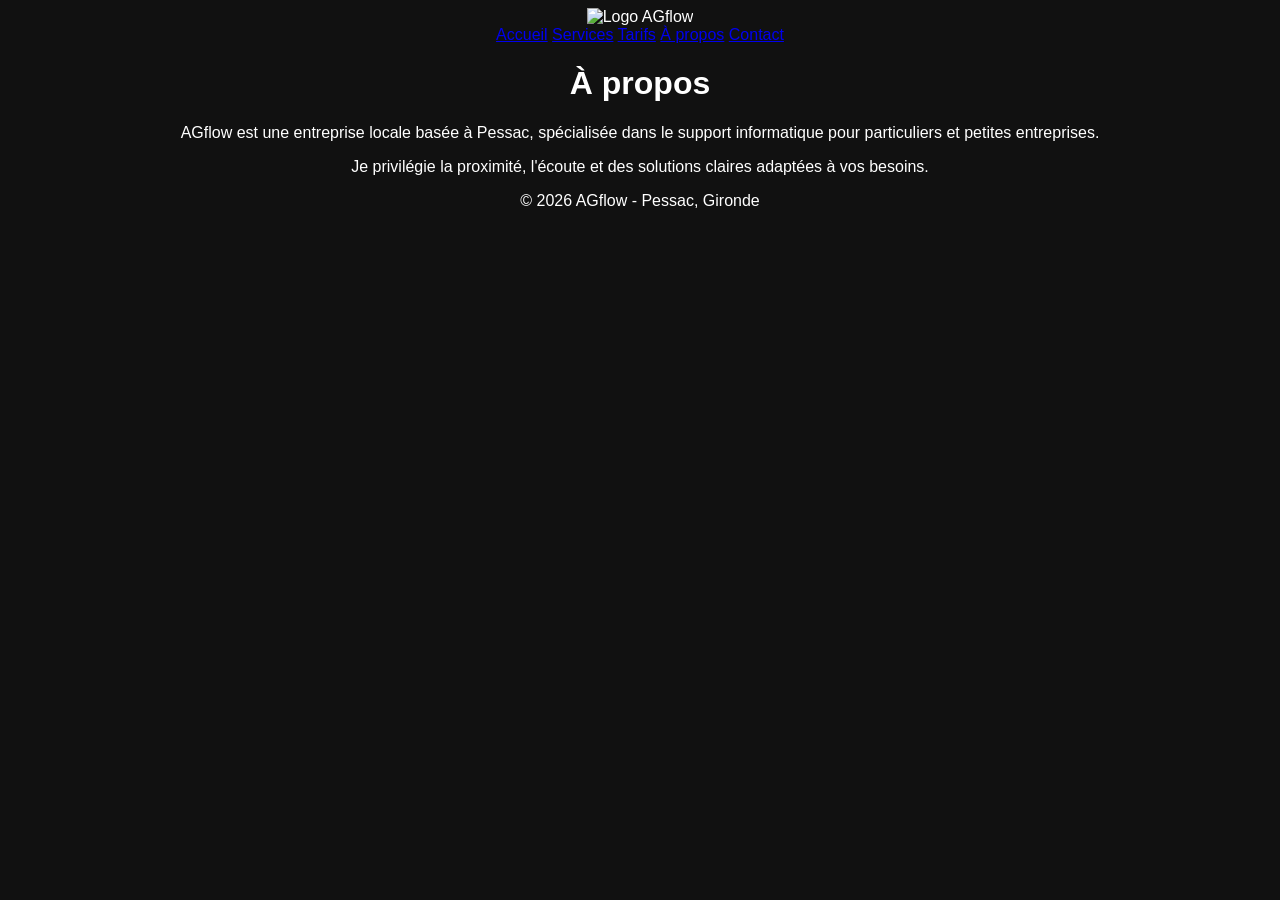
==== a-propos.html @ ecf6f6a4 "Modif majeur" ====
<!DOCTYPE html>
<html lang="fr">
<head>
    <meta charset="UTF-8">
    <title>À propos - AGflow</title>
    <meta name="description" content="En savoir plus sur AGflow et son approche du support informatique.">
    <meta name="viewport" content="width=device-width, initial-scale=1.0">
    <link rel="stylesheet" href="css/style.css">
</head>
<body>

<header>
    <div class="container">
        <img src="images/logo.png" alt="Logo AGflow" class="logo">
        <nav>
            <a href="index.html">Accueil</a>
            <a href="services.html">Services</a>
            <a href="tarifs.html">Tarifs</a>
            <a href="a-propos.html">À propos</a>
            <a href="contact.html">Contact</a>
        </nav>
    </div>
</header>

<main class="container">
    <h1>À propos</h1>
    <p>AGflow est une entreprise locale basée à Pessac, spécialisée dans le support informatique pour particuliers et petites entreprises.</p>
    <p>Je privilégie la proximité, l'écoute et des solutions claires adaptées à vos besoins.</p>
</main>

<footer>
    <div class="container">
        <p>© 2026 AGflow - Pessac, Gironde</p>
    </div>
</footer>

</body>
</html>
---- css/style.css ----
body {
    background-color: #111;
    color: white;
    font-family: Arial;
    text-align: center;
}
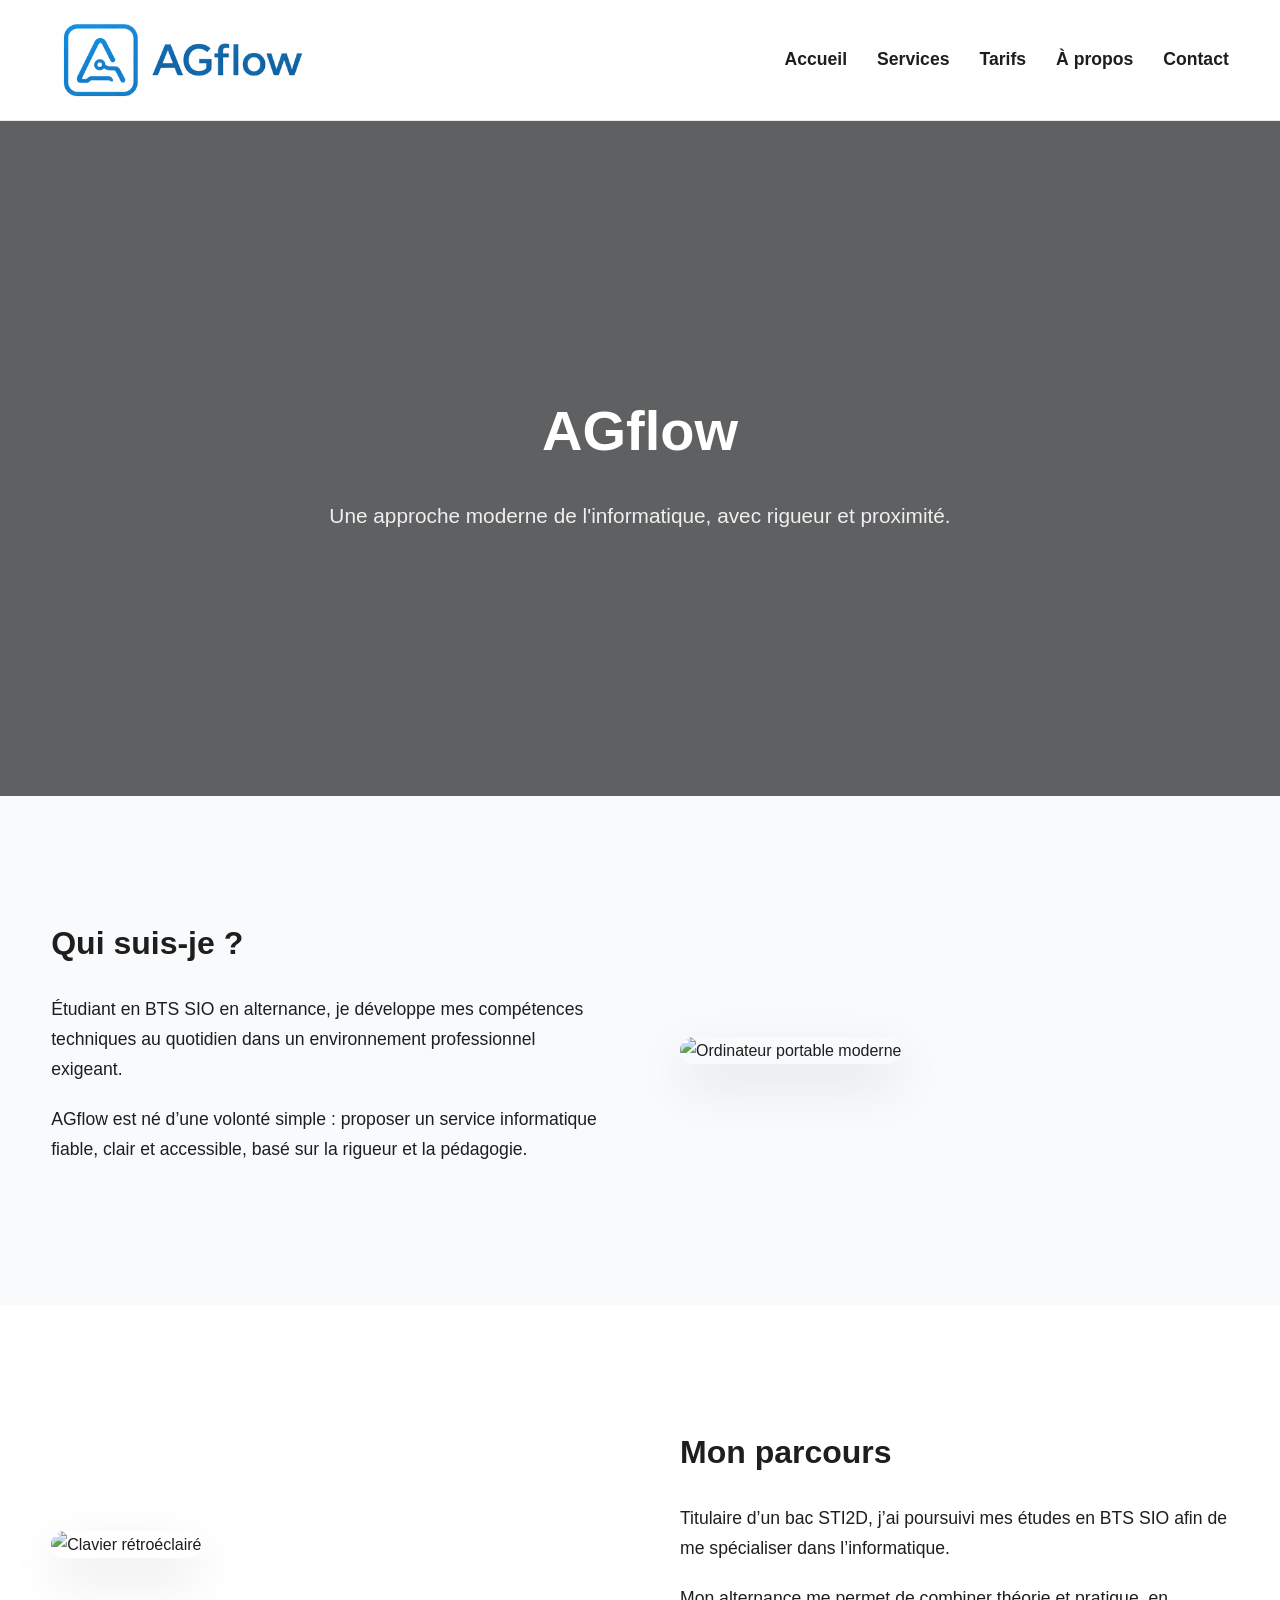
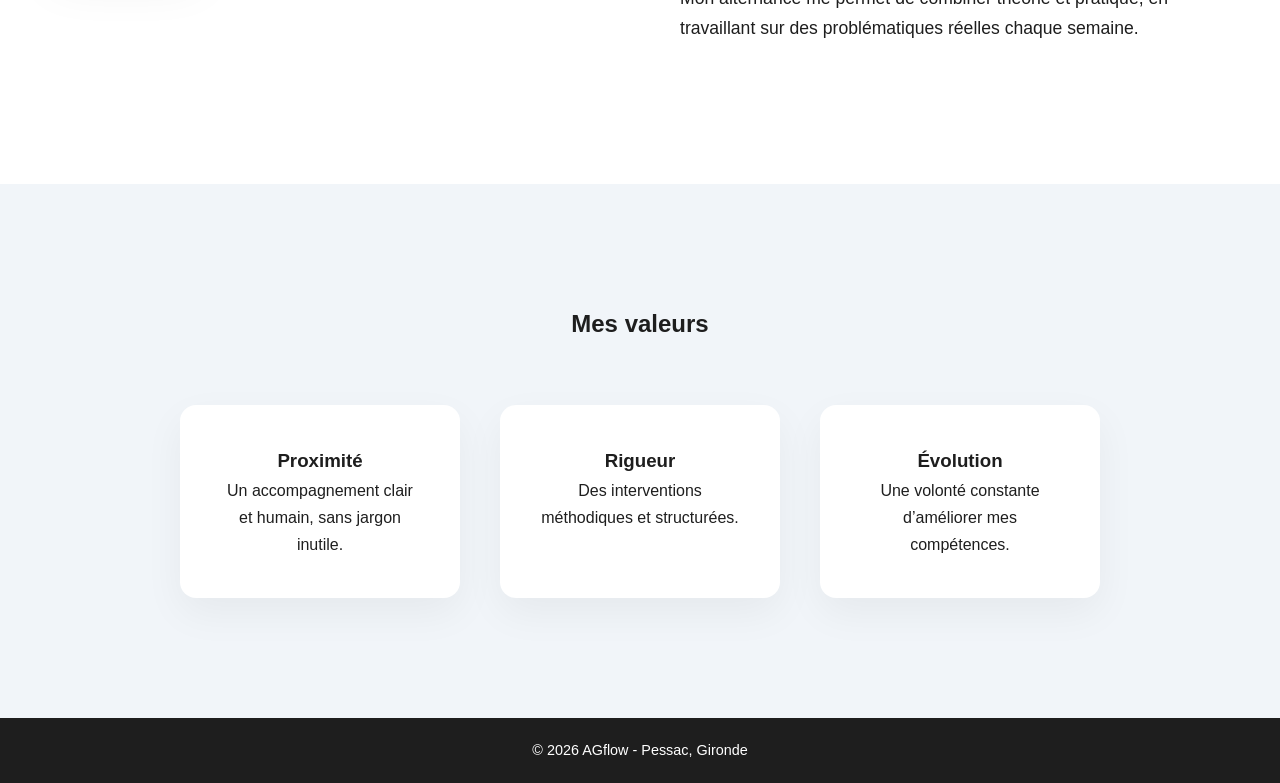
==== commit aa360eb5: "Page acceuil, Services, Tarifs et a propos a jour" ====
--- a/a-propos.html
+++ b/a-propos.html
@@ -3,7 +3,7 @@
 <head>
     <meta charset="UTF-8">
     <title>À propos - AGflow</title>
-    <meta name="description" content="En savoir plus sur AGflow et son approche du support informatique.">
+    <meta name="description" content="Découvrez le parcours et la vision derrière AGflow.">
     <meta name="viewport" content="width=device-width, initial-scale=1.0">
     <link rel="stylesheet" href="css/style.css">
 </head>
@@ -22,10 +22,85 @@
     </div>
 </header>
 
-<main class="container">
-    <h1>À propos</h1>
-    <p>AGflow est une entreprise locale basée à Pessac, spécialisée dans le support informatique pour particuliers et petites entreprises.</p>
-    <p>Je privilégie la proximité, l'écoute et des solutions claires adaptées à vos besoins.</p>
+<main>
+
+<!-- HERO -->
+<section class="about-hero">
+    <div class="about-hero-overlay"></div>
+    <div class="about-hero-content">
+        <h1>AGflow</h1>
+        <p>Une approche moderne de l'informatique, avec rigueur et proximité.</p>
+    </div>
+</section>
+
+<!-- QUI SUIS-JE -->
+<section class="about-section about-soft">
+    <div class="container">
+        <div class="about-grid">
+            <div class="about-text reveal-left">
+                <h2>Qui suis-je ?</h2>
+                <p>
+                    Étudiant en BTS SIO en alternance, je développe mes compétences
+                    techniques au quotidien dans un environnement professionnel exigeant.
+                </p>
+                <p>
+                    AGflow est né d’une volonté simple : proposer un service informatique
+                    fiable, clair et accessible, basé sur la rigueur et la pédagogie.
+                </p>
+            </div>
+            <div class="about-image reveal-right">
+                <img src="images/portable2.png" alt="Ordinateur portable moderne">
+            </div>
+        </div>
+    </div>
+</section>
+
+<!-- PARCOURS -->
+<section class="about-section about-light">
+    <div class="container">
+        <div class="about-grid reverse">
+            <div class="about-text reveal-right">
+                <h2>Mon parcours</h2>
+                <p>
+                    Titulaire d’un bac STI2D, j’ai poursuivi mes études en BTS SIO
+                    afin de me spécialiser dans l’informatique.
+                </p>
+                <p>
+                    Mon alternance me permet de combiner théorie et pratique,
+                    en travaillant sur des problématiques réelles chaque semaine.
+                </p>
+            </div>
+            <div class="about-image reveal-left">
+                <img src="images/clavier.png" alt="Clavier rétroéclairé">
+            </div>
+        </div>
+    </div>
+</section>
+
+<!-- VALEURS -->
+<section class="about-values">
+    <div class="container">
+        <h2 class="reveal-up">Mes valeurs</h2>
+
+        <div class="values-grid">
+            <div class="value-card reveal-up">
+                <h3>Proximité</h3>
+                <p>Un accompagnement clair et humain, sans jargon inutile.</p>
+            </div>
+
+            <div class="value-card reveal-up">
+                <h3>Rigueur</h3>
+                <p>Des interventions méthodiques et structurées.</p>
+            </div>
+
+            <div class="value-card reveal-up">
+                <h3>Évolution</h3>
+                <p>Une volonté constante d’améliorer mes compétences.</p>
+            </div>
+        </div>
+    </div>
+</section>
+
 </main>
 
 <footer>
@@ -34,5 +109,22 @@
     </div>
 </footer>
 
+<script>
+const reveals = document.querySelectorAll(
+    ".reveal-left, .reveal-right, .reveal-up"
+);
+
+const observer = new IntersectionObserver(entries => {
+    entries.forEach(entry => {
+        if (entry.isIntersecting) {
+            entry.target.classList.add("active");
+            observer.unobserve(entry.target);
+        }
+    });
+}, { threshold: 0.15 });
+
+reveals.forEach(el => observer.observe(el));
+</script>
+
 </body>
 </html>
--- a/css/style.css
+++ b/css/style.css
@@ -1,6 +1,739 @@
+/* ===================================== */
+/* RESET */
+/* ===================================== */
+
+* {
+    margin: 0;
+    padding: 0;
+    box-sizing: border-box;
+}
+
+/* ===================================== */
+/* VARIABLES */
+/* ===================================== */
+
+:root {
+    --primary: #1f6fb2;
+    --primary-dark: #155a92;
+    --dark: #1e1e1e;
+    --light: #ffffff;
+    --gray: #f4f7fa;
+}
+
+/* ===================================== */
+/* GLOBAL */
+/* ===================================== */
+
+html, body {
+    height: 100%;
+}
+
 body {
-    background-color: #111;
+    font-family: Arial, Helvetica, sans-serif;
+    background: #eef2f7;
+    color: var(--dark);
+    line-height: 1.7;
+    display: flex;
+    flex-direction: column;
+}
+
+main {
+    flex: 1;
+}
+
+.container {
+    width: 92%;
+    max-width: 1400px;
+    margin: auto;
+}
+
+section {
+    padding: 100px 0;
+}
+
+/* ===================================== */
+/* HEADER */
+/* ===================================== */
+
+header {
+    background: white;
+    border-bottom: 1px solid #eaeaea;
+    position: sticky;
+    top: 0;
+    z-index: 1000;
+}
+
+header .container {
+    display: flex;
+    justify-content: space-between;
+    align-items: center;
+    padding: 20px 0;
+}
+
+.logo {
+    height: 80px;
+    transition: transform 0.3s ease;
+}
+
+.logo:hover {
+    transform: scale(1.05);
+}
+
+nav {
+    display: flex;
+    gap: 30px;
+}
+
+nav a {
+    text-decoration: none;
+    color: var(--dark);
+    font-weight: 600;
+    font-size: 1.1rem;
+}
+
+nav a:hover {
+    color: var(--primary);
+}
+
+/* ===================================== */
+/* HERO ACCUEIL */
+/* ===================================== */
+
+.hero-home {
+    background: url("../images/bureau.png") center/cover no-repeat;
+    min-height: 85vh;
+    display: flex;
+    align-items: center;
+    justify-content: center;
+    text-align: center;
+    position: relative;
     color: white;
-    font-family: Arial;
-    text-align: center;
+}
+
+.hero-home::before {
+    content: "";
+    position: absolute;
+    inset: 0;
+    background: rgba(0,0,0,0.6);
+}
+
+.hero-content {
+    position: relative;
+    z-index: 2;
+    max-width: 1100px;
+    margin: 0 auto;
+    display: flex;
+    flex-direction: column;
+    align-items: center;
+}
+
+.hero-text h1 {
+    font-size: 5.2rem;
+    font-weight: 800;
+    line-height: 1.15;
+    margin-bottom: 40px; /* plus d’espace sous le premier bloc */
+}
+
+.hero-location {
+    display: block;
+    font-size: 3.4rem;
+    font-weight: 600;
+    color: #d6e9ff;
+    margin-top: 15px;
+    margin-top: 35px; /* espace entre bloc 2 et bloc 3 */
+}
+
+.hero-text p {
+    font-size: 1.8rem;
+    max-width: 1100px;
+    margin: 0 auto 70px; /* plus d’espace avant les cases */
+}
+
+/* Points */
+
+.hero-points {
+    display: grid;
+    grid-template-columns: repeat(3, 1fr);
+    gap: 30px;
+    width: 100%;
+    max-width: 1000px;
+    margin: 0 auto 70px;
+}
+
+.hero-points span {
+    background: rgba(255,255,255,0.18);
+    padding: 18px 30px;
+    border-radius: 10px;
+    font-size: 1.25rem;
+    font-weight: 500;
+    text-align: center;
+    width: 100%;
+}
+
+/* ===================================== */
+/* BOUTON */
+/* ===================================== */
+
+.btn {
+    display: inline-block;
+    background: var(--primary);
+    color: white;
+    padding: 26px 80px;
+    border-radius: 10px;
+    text-decoration: none;
+    font-size: 1.5rem;
+    font-weight: bold;
+    transition: 0.3s ease;
+}
+
+.btn:hover {
+    background: var(--primary-dark);
+}
+
+/* ===================================== */
+/* SERVICES ACCUEIL */
+/* ===================================== */
+
+.home-services {
+    text-align: center;
+}
+
+.home-services h2 {
+    font-size: 2.3rem;
+    margin-bottom: 60px;
+}
+
+.cards {
+    display: flex;
+    justify-content: center;
+    gap: 40px;
+    flex-wrap: wrap;
+}
+
+.card {
+    background: white;
+    padding: 50px;
+    border-radius: 12px;
+    width: 320px;
+    box-shadow: 0 10px 25px rgba(0,0,0,0.05);
+    transition: 0.3s;
+}
+
+.card:hover {
+    transform: translateY(-5px);
+}
+
+.card h3 {
+    font-size: 1.5rem;
+    margin-bottom: 20px;
+}
+
+.card p {
+    font-size: 1.1rem;
+}
+
+/* TARIF */
+
+.tarif-home {
+    margin-top: 70px;
+    font-size: 1.6rem;
+    font-weight: bold;
+    color: var(--primary);
+}
+
+/* ===================================== */
+/* PAGE SERVICES */
+/* ===================================== */
+
+.services-hero {
+    padding: 120px 0 80px;
+    background: white;
+}
+
+.services-hero-inner {
+    display: flex;
+    align-items: center;
+    gap: 80px;
+}
+
+.services-hero-text {
+    flex: 1;
+}
+
+.services-hero-text h1 {
+    font-size: 3rem;
+    margin-bottom: 25px;
+}
+
+.services-hero-text p {
+    font-size: 1.2rem;
+    margin-bottom: 15px;
+}
+
+.services-hero-text .small-note {
+    font-size: 1.15rem;
+    font-weight: 500;
+    margin-top: 10px;
+    opacity: 0.6;
+    letter-spacing: 0.5px;
+}
+
+.services-hero-image {
+    flex: 1;
+    display: flex;
+    justify-content: center;
+}
+
+.services-hero-image img {
+    width: 100%;
+    max-width: 520px;
+    height: auto;
+    border-radius: 12px;
+    object-fit: cover;
+}
+
+.services-grid {
+    display: grid;
+    grid-template-columns: repeat(2, 1fr);
+    gap: 60px;
+}
+
+.service-card {
+    background: white;
+    padding: 40px;
+    border-radius: 12px;
+    box-shadow: 0 10px 25px rgba(0,0,0,0.05);
+}
+
+.service-card h2 {
+    color: var(--primary);
+    margin-bottom: 20px;
+}
+
+.service-card ul {
+    padding-left: 20px;
+}
+
+.service-card li {
+    margin-bottom: 10px;
+}
+
+.services-extra {
+    background: linear-gradient(135deg, #1f6fb2, #155a92);
+    color: white;
+    padding: 80px 0;
+    text-align: center;
+    margin-top: 100px;
+}
+
+.services-extra h2 {
+    font-size: 2.2rem;
+    margin-bottom: 20px;
+}
+
+.services-extra p {
+    font-size: 1.2rem;
+    margin-bottom: 30px;
+}
+
+.services-extra .btn {
+    background: white;
+    color: var(--primary);
+    padding: 22px 70px;
+    font-size: 1.3rem;
+    border-radius: 10px;
+    font-weight: bold;
+    box-shadow: 0 10px 25px rgba(0,0,0,0.15);
+    transition: 0.3s ease;
+}
+
+.services-extra .btn:hover {
+    background: #f0f4f8;
+    transform: translateY(-3px);
+}
+
+/* ===================================== */
+/* PAGE TARIFS */
+/* ===================================== */
+
+/* HERO TARIFS */
+
+.tarifs-main {
+    padding: 40px 0 20px;
+}
+
+.tarifs-hero {
+    text-align: center;
+    padding: 120px 0 80px;
+    background: linear-gradient(to bottom, #f4f7fa 0%, #ffffff 100%);
+}
+
+/* Ligne décorative plus large et plus élégante */
+
+.tarifs-hero h1 {
+    position: relative;
+    font-size: 3.2rem; /* on force la vraie taille */
+    margin-bottom: 20px;
+}
+
+/* Ligne décorative */
+.tarifs-hero h1::after {
+    content: "";
+    display: block;
+    width: 500px;      /* largeur fixe élégante */
+    max-width: 80%;    /* responsive */
+    height: 4px;
+    background: linear-gradient(90deg, var(--primary), var(--primary-dark));
+    margin: 25px auto 0;
+    border-radius: 3px;
+}
+
+.tarifs-hero p {
+    font-size: 1.25rem;
+    opacity: 0.7;
+}
+
+/* ZONE PRINCIPALE TARIFS */
+
+.tarif-box {
+    background: white;
+    padding: 60px;
+    border-radius: 16px;
+    box-shadow: 0 15px 40px rgba(0,0,0,0.06);
+    max-width: 850px;
+    margin: 0 auto 60px;
+    transition: 0.3s ease;
+}
+
+.tarif-box:hover {
+    transform: translateY(-5px);
+}
+
+/* TITRES TARIFS */
+
+.tarif-box h2 {
+    font-size: 1.6rem;
+    margin-bottom: 25px;
+    color: var(--dark);
+}
+
+/* PRIX */
+
+.price {
+    font-size: 4rem;
+    font-weight: 800;
+    color: var(--primary);
+    margin-bottom: 15px;
+}
+
+.price span {
+    font-size: 1.4rem;
+    font-weight: 500;
+    color: var(--dark);
+}
+
+.sub-price {
+    font-size: 1.1rem;
+    opacity: 0.6;
+    margin-bottom: 15px;
+}
+
+.tarif-note {
+    font-size: 1rem;
+    opacity: 0.7;
+}
+
+/* TEXTE DÉPLACEMENT */
+
+.tarif-box p {
+    font-size: 1.1rem;
+    line-height: 1.6;
+}
+
+/* CTA TARIFS */
+
+.tarifs-extra {
+    background: linear-gradient(135deg, #1f6fb2, #155a92);
+    color: white;
+    text-align: center;
+    padding: 100px 0;
+    margin-top: 100px;
+}
+
+.tarifs-extra h2 {
+    font-size: 2.2rem;
+    margin-bottom: 25px;
+}
+
+.tarifs-extra p {
+    font-size: 1.25rem;
+    margin-bottom: 40px;
+}
+
+.tarifs-extra .btn {
+    background: white;
+    color: var(--primary);
+    padding: 24px 70px;
+    font-size: 1.3rem;
+    border-radius: 12px;
+    font-weight: bold;
+    box-shadow: 0 15px 35px rgba(0,0,0,0.15);
+    transition: 0.3s ease;
+}
+
+.tarifs-extra .btn:hover {
+    background: #f0f4f8;
+    transform: translateY(-3px);
+}
+
+/* ========================= */
+/* HERO A Propos */
+/* ========================= */
+
+.about-hero {
+    position: relative;
+    height: 75vh;
+    background: url("../images/portable.png") center/cover no-repeat;
+    display: flex;
+    align-items: center;
+    justify-content: center;
+    color: white;
+    text-align: center;
+}
+
+.about-hero-overlay {
+    position: absolute;
+    inset: 0;
+    background: rgba(0,0,0,0.6);
+}
+
+.about-hero-content {
+    position: relative;
+    z-index: 2;
+}
+
+.about-hero h1 {
+    font-size: 3.5rem;
+    margin-bottom: 20px;
+}
+
+.about-hero p {
+    font-size: 1.3rem;
+    opacity: 0.9;
+}
+
+/* ========================= */
+/* SECTIONS */
+/* ========================= */
+
+.about-section {
+    padding: 120px 0;
+}
+
+.about-grid {
+    display: flex;
+    align-items: center;
+    gap: 80px;
+}
+
+.about-grid.reverse {
+    flex-direction: row-reverse;
+}
+
+.about-text {
+    flex: 1;
+}
+
+.about-text h2 {
+    font-size: 2rem;
+    margin-bottom: 25px;
+}
+
+.about-text p {
+    margin-bottom: 20px;
+    font-size: 1.1rem;
+}
+
+.about-image {
+    flex: 1;
+}
+
+.about-image img {
+    width: 100%;
+    border-radius: 16px;
+    box-shadow: 0 20px 50px rgba(0,0,0,0.1);
+}
+
+/* ========================= */
+/* VALEURS */
+/* ========================= */
+
+.about-values {
+    padding: 120px 0;
+    text-align: center;
+}
+
+.values-grid {
+    display: flex;
+    justify-content: center;
+    gap: 40px;
+    margin-top: 60px;
+}
+
+.value-card {
+    background: white;
+    padding: 40px;
+    border-radius: 16px;
+    width: 280px;
+    box-shadow: 0 15px 40px rgba(0,0,0,0.05);
+    transition: 0.3s;
+}
+
+.value-card:hover {
+    transform: translateY(-5px);
+}
+
+/* ========================= */
+/* ANIMATIONS PREMIUM */
+/* ========================= */
+
+.reveal-left,
+.reveal-right,
+.reveal-up {
+    opacity: 0;
+    transition: 0.9s ease;
+}
+
+.reveal-left {
+    transform: translateX(-80px);
+}
+
+.reveal-right {
+    transform: translateX(80px);
+}
+
+.reveal-up {
+    transform: translateY(60px);
+}
+
+.reveal-left.active,
+.reveal-right.active,
+.reveal-up.active {
+    opacity: 1;
+    transform: translateX(0) translateY(0);
+}
+
+/* ===================================== */
+/* PEDAGOGIE */
+/* ===================================== */
+
+.home-pedagogie {
+    background: white;
+}
+
+.pedagogie-content {
+    display: flex;
+    align-items: center;
+    gap: 80px;
+}
+
+.pedagogie-image {
+    flex: 1;
+}
+
+.pedagogie-image img {
+    width: 100%;
+    max-height: 420px;
+    object-fit: cover;
+    border-radius: 12px;
+}
+
+.pedagogie-text {
+    flex: 1.2;
+}
+
+.pedagogie-text h2 {
+    font-size: 2rem;
+    margin-bottom: 25px;
+}
+
+.pedagogie-text p {
+    font-size: 1.15rem;
+    line-height: 1.8;
+    margin-bottom: 18px;
+}
+
+/* ===================================== */
+/* ZONE */
+/* ===================================== */
+
+.home-zone {
+    background: linear-gradient(135deg, #1f6fb2, #155a92);
+    color: white;
+    text-align: center;
+}
+
+.home-zone h2 {
+    font-size: 2rem;
+    margin-bottom: 20px;
+}
+
+/* ===================================== */
+/* FOOTER */
+/* ===================================== */
+
+footer {
+    background: var(--dark);
+    color: white;
+    text-align: center;
+    padding: 20px 0;
+    font-size: 0.9rem;
+    margin-top: 0;   /* important */
+}
+
+/* ===================================== */
+/* RESPONSIVE */
+/* ===================================== */
+
+@media (max-width: 900px) {
+
+    .pedagogie-content {
+        flex-direction: column;
+    }
+
+    .services-grid {
+        grid-template-columns: 1fr;
+    }
+
+    .hero-text h1 {
+        font-size: 2.6rem;
+    }
+
+    .services-hero-inner {
+        flex-direction: column;
+        text-align: center;
+        gap: 50px;
+    }
+	
+	.about-grid {
+    flex-direction: column;
+    gap: 40px;
+}
+
+}
+
+/* ========================= */
+/* FONDS SECTIONS A PROPOS */
+/* ========================= */
+
+.about-light {
+    background: #ffffff;
+}
+
+.about-soft {
+    background: #f8fafc;
+}
+
+.about-values {
+    background: #f1f5f9;
 }
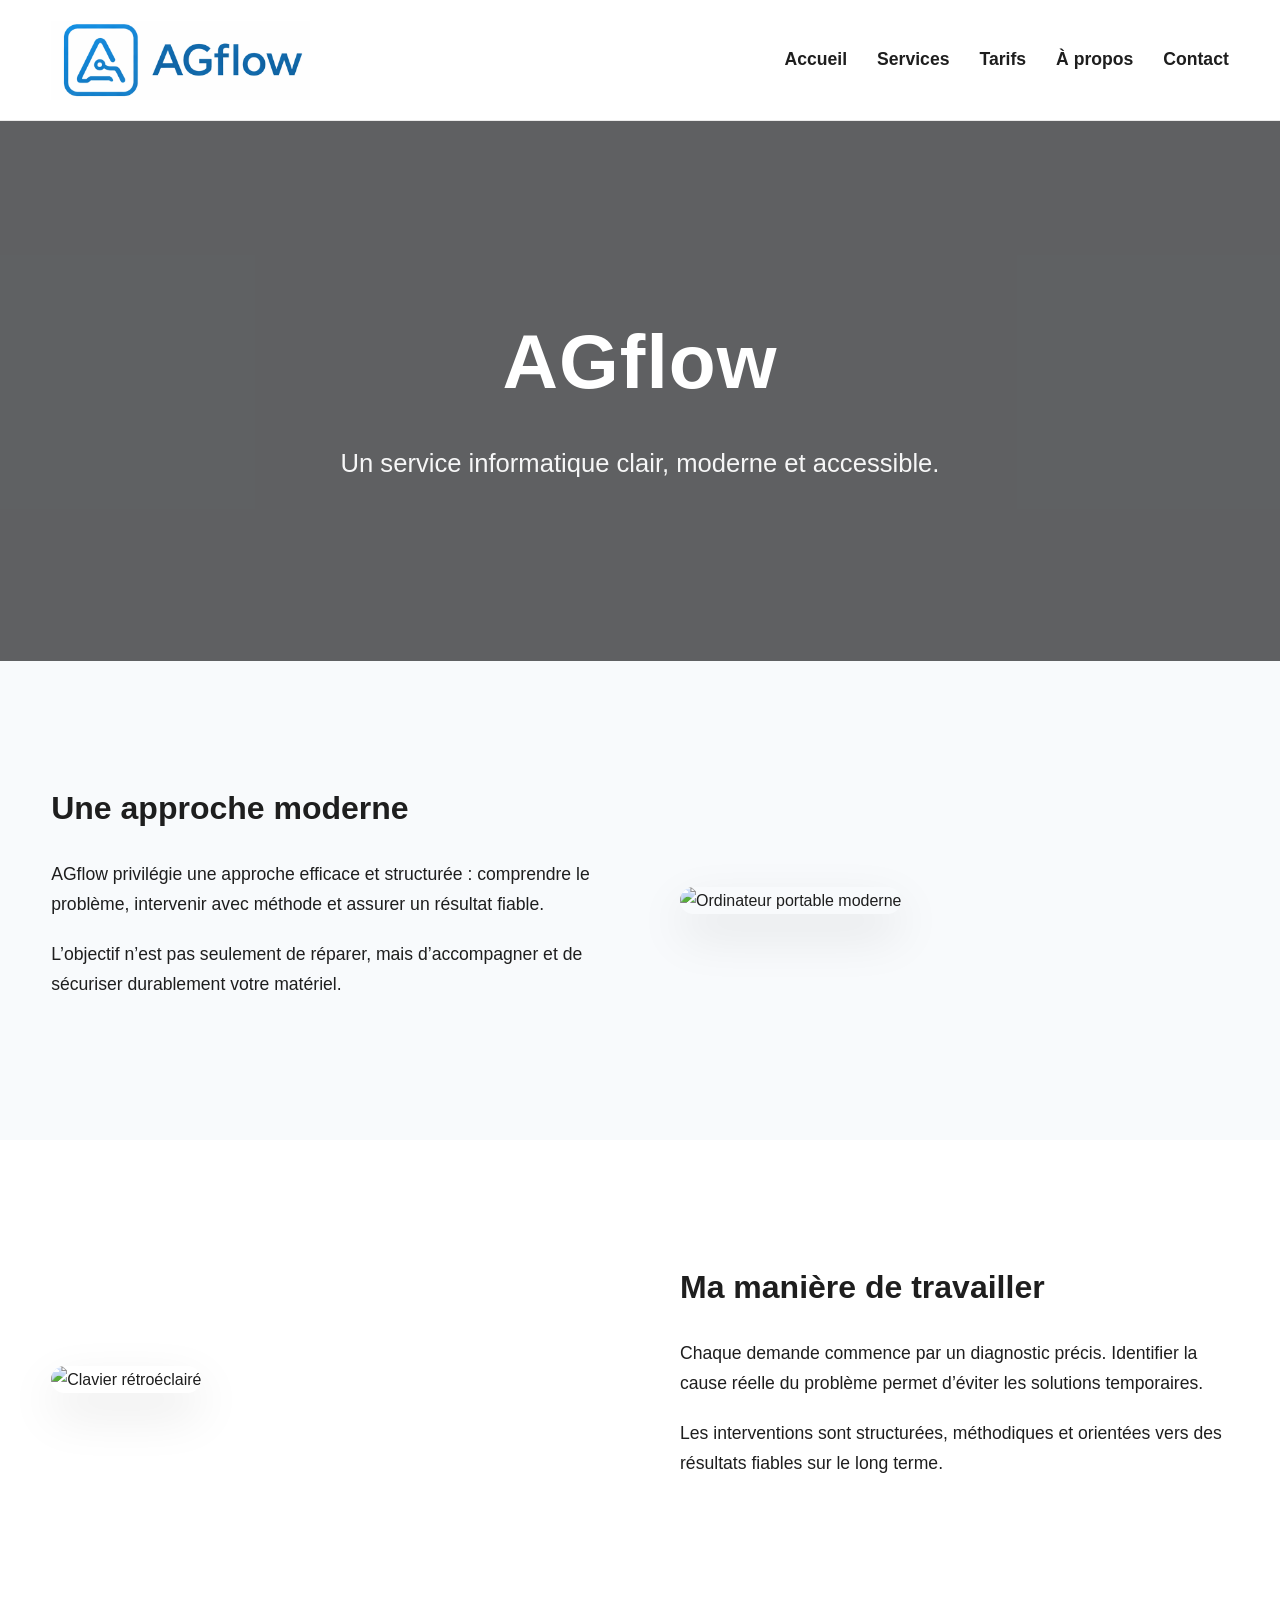
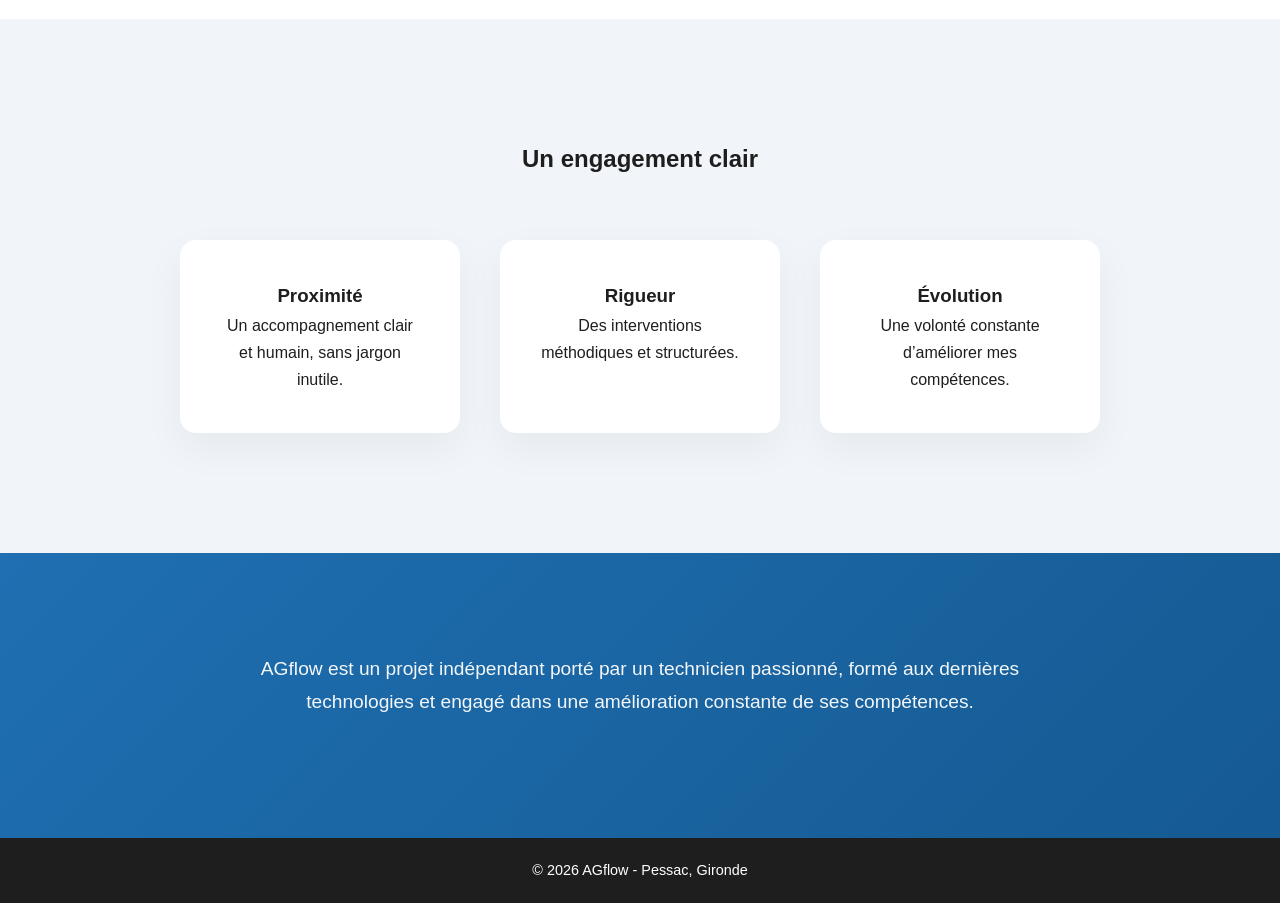
==== commit 5e259128: "Page a propos finis" ====
--- a/a-propos.html
+++ b/a-propos.html
@@ -29,7 +29,7 @@
     <div class="about-hero-overlay"></div>
     <div class="about-hero-content">
         <h1>AGflow</h1>
-        <p>Une approche moderne de l'informatique, avec rigueur et proximité.</p>
+		<p>Un service informatique clair, moderne et accessible.</p>
     </div>
 </section>
 
@@ -38,15 +38,16 @@
     <div class="container">
         <div class="about-grid">
             <div class="about-text reveal-left">
-                <h2>Qui suis-je ?</h2>
-                <p>
-                    Étudiant en BTS SIO en alternance, je développe mes compétences
-                    techniques au quotidien dans un environnement professionnel exigeant.
-                </p>
-                <p>
-                    AGflow est né d’une volonté simple : proposer un service informatique
-                    fiable, clair et accessible, basé sur la rigueur et la pédagogie.
-                </p>
+                <h2>Une approche moderne</h2>
+				<p>
+					AGflow privilégie une approche efficace et structurée :
+					comprendre le problème, intervenir avec méthode
+					et assurer un résultat fiable.
+				</p>
+				<p>
+					L’objectif n’est pas seulement de réparer, mais d’accompagner et de sécuriser
+					durablement votre matériel.
+				</p>
             </div>
             <div class="about-image reveal-right">
                 <img src="images/portable2.png" alt="Ordinateur portable moderne">
@@ -60,15 +61,15 @@
     <div class="container">
         <div class="about-grid reverse">
             <div class="about-text reveal-right">
-                <h2>Mon parcours</h2>
-                <p>
-                    Titulaire d’un bac STI2D, j’ai poursuivi mes études en BTS SIO
-                    afin de me spécialiser dans l’informatique.
-                </p>
-                <p>
-                    Mon alternance me permet de combiner théorie et pratique,
-                    en travaillant sur des problématiques réelles chaque semaine.
-                </p>
+                <h2>Ma manière de travailler</h2>
+				<p>
+					Chaque demande commence par un diagnostic précis.
+					Identifier la cause réelle du problème permet d’éviter les solutions temporaires.
+				</p>
+				<p>
+					Les interventions sont structurées, méthodiques et orientées vers
+					des résultats fiables sur le long terme.
+				</p>
             </div>
             <div class="about-image reveal-left">
                 <img src="images/clavier.png" alt="Clavier rétroéclairé">
@@ -80,7 +81,7 @@
 <!-- VALEURS -->
 <section class="about-values">
     <div class="container">
-        <h2 class="reveal-up">Mes valeurs</h2>
+        <h2 class="reveal-up">Un engagement clair</h2>
 
         <div class="values-grid">
             <div class="value-card reveal-up">
@@ -102,6 +103,18 @@
 </section>
 
 </main>
+
+<section class="about-cta">
+    <div class="container">
+        <div class="about-text reveal-up" style="text-align:center; max-width:800px; margin:auto;">
+            <p>
+            AGflow est un projet indépendant porté par un technicien passionné,
+            formé aux dernières technologies et engagé dans une amélioration constante
+            de ses compétences.
+            </p>
+        </div>
+    </div>
+</section>
 
 <footer>
     <div class="container">
--- a/css/style.css
+++ b/css/style.css
@@ -492,7 +492,7 @@
 
 .about-hero {
     position: relative;
-    height: 75vh;
+    height: 60vh;
     background: url("../images/portable.png") center/cover no-repeat;
     display: flex;
     align-items: center;
@@ -513,13 +513,15 @@
 }
 
 .about-hero h1 {
-    font-size: 3.5rem;
-    margin-bottom: 20px;
+    font-size: 4.8rem;
+    font-weight: 800;
+    letter-spacing: 1px;
 }
 
 .about-hero p {
-    font-size: 1.3rem;
-    opacity: 0.9;
+    font-size: 1.6rem;
+    margin-top: 15px;
+    opacity: 0.95;
 }
 
 /* ========================= */
@@ -736,4 +738,19 @@
 
 .about-values {
     background: #f1f5f9;
+}
+
+/* ========================= */
+/* CTA FINAL A PROPOS */
+/* ========================= */
+
+.about-cta {
+    background: linear-gradient(135deg, #1f6fb2, #155a92);
+    color: white;
+    padding: 100px 0;
+}
+
+.about-cta p {
+    font-size: 1.2rem;
+    opacity: 0.95;
 }
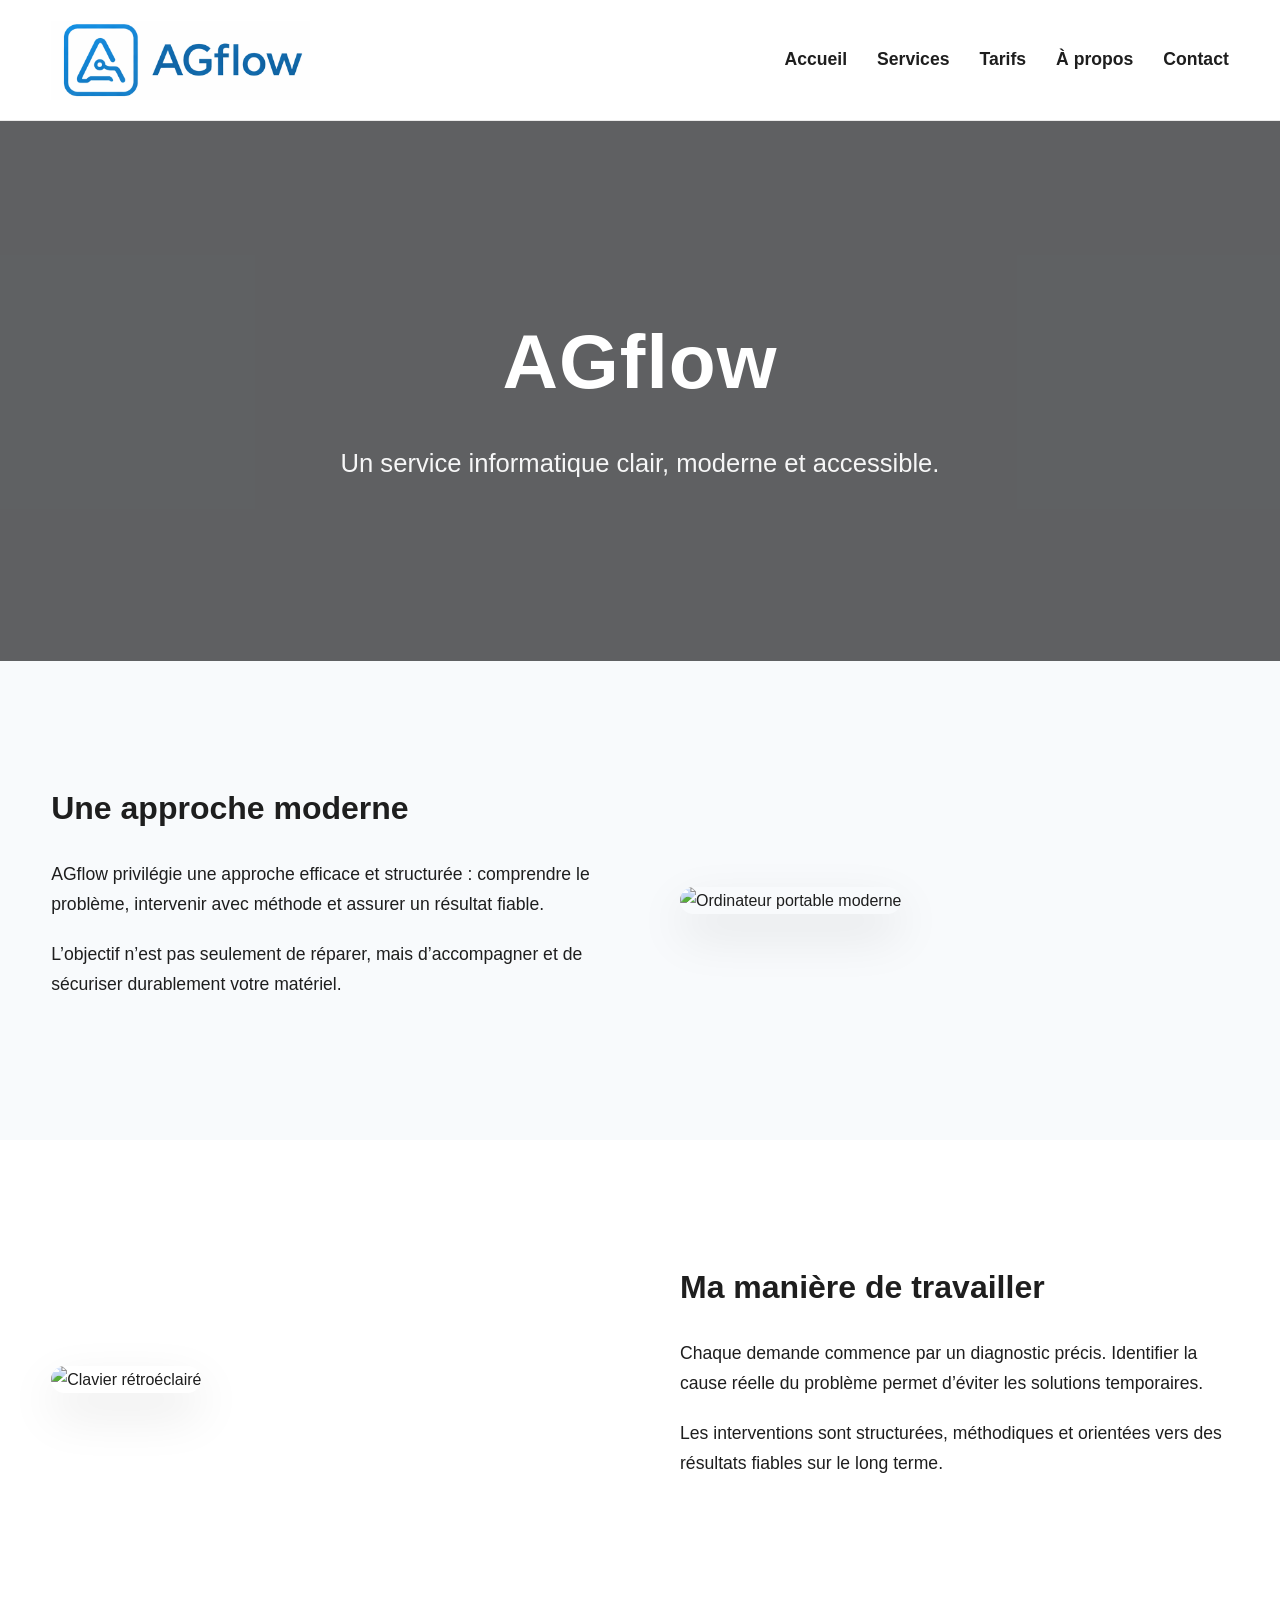
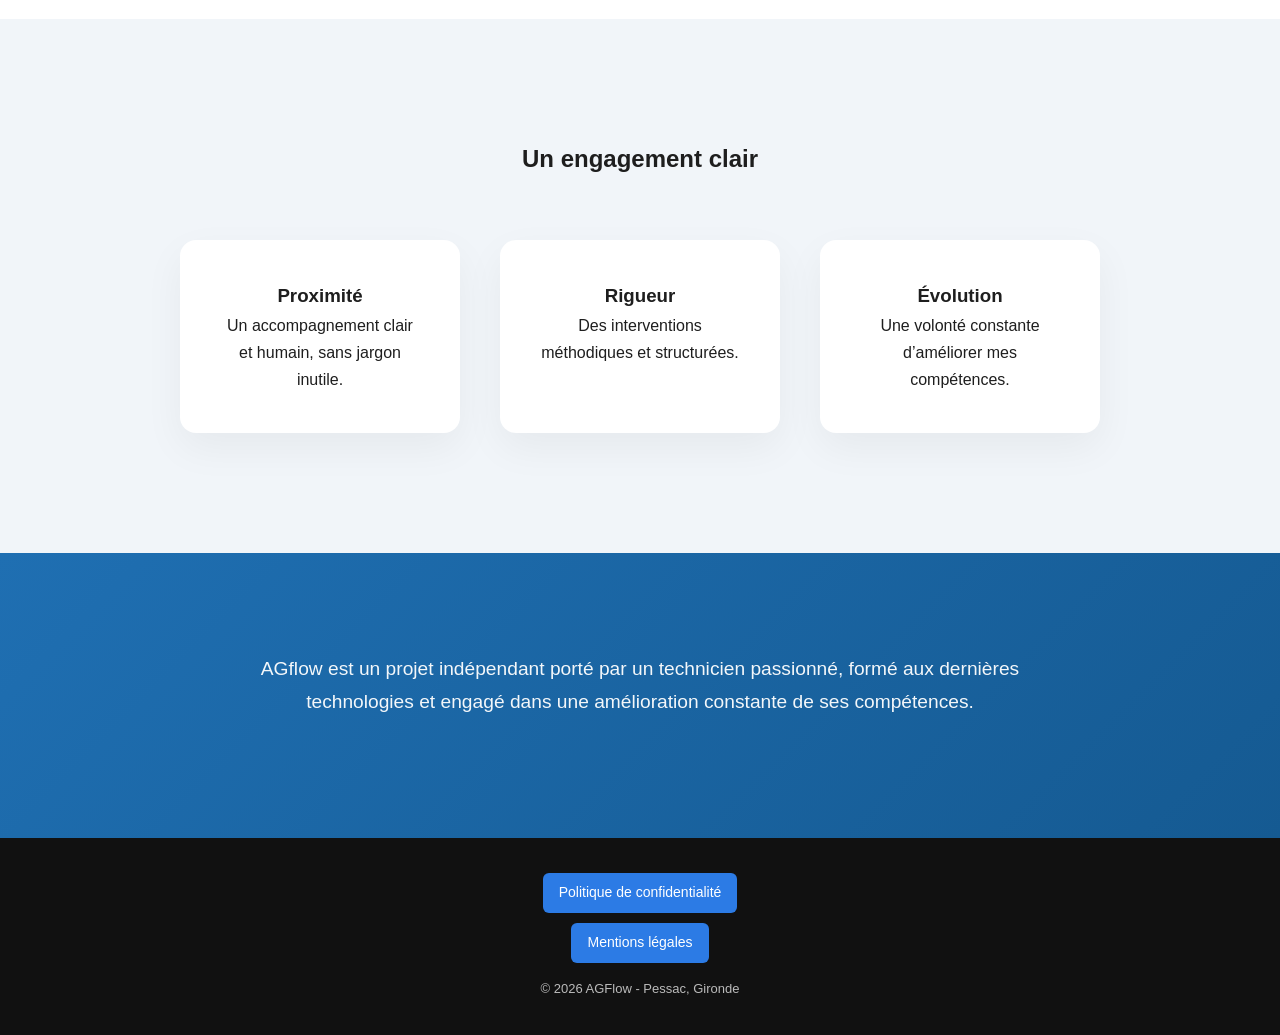
==== commit a7dcf11d: "politique de conf et mention légal" ====
--- a/a-propos.html
+++ b/a-propos.html
@@ -116,10 +116,24 @@
     </div>
 </section>
 
-<footer>
-    <div class="container">
-        <p>© 2026 AGflow - Pessac, Gironde</p>
-    </div>
+<footer class="site-footer">
+
+<div class="footer-links">
+
+<a class="footer-btn" href="politique-confidentialite.html">
+Politique de confidentialité
+</a>
+
+<a class="footer-btn" href="mentions-legales.html">
+Mentions légales
+</a>
+
+</div>
+
+<p class="footer-copy">
+© 2026 AGFlow - Pessac, Gironde
+</p>
+
 </footer>
 
 <script>
--- a/css/style.css
+++ b/css/style.css
@@ -24,6 +24,10 @@
 /* GLOBAL */
 /* ===================================== */
 
+html {
+    scroll-behavior: smooth;
+}
+
 html, body {
     height: 100%;
 }
@@ -48,7 +52,7 @@
 }
 
 section {
-    padding: 100px 0;
+    padding: 80px 0;
 }
 
 /* ===================================== */
@@ -525,6 +529,178 @@
 }
 
 /* ========================= */
+/* HERO CONTACT */
+/* ========================= */
+
+.contact-hero {
+    position: relative;
+    height: 73vh;
+    overflow: hidden;
+}
+
+.contact-hero-img {
+    position: absolute;
+    width: 100%;
+    height: 100%;
+    object-fit: cover;
+    object-position: center 75%;
+}
+
+.contact-hero-overlay {
+    position: absolute;
+    inset: 0;
+    background: rgba(0,0,0,0.45);
+}
+
+.contact-hero-content {
+    position: relative;
+    z-index: 2;
+    height: 80%;
+    display: flex;
+    flex-direction: column;
+    justify-content: center;
+    align-items: center;
+    color: white;
+    text-align: center;
+}
+
+.contact-hero h1 {
+    font-size: 5rem;
+}
+
+.contact-hero p {
+    font-size: 1.4rem;
+    margin-top: 15px;
+}
+
+/* ========================= */
+/* CONTACT PAGE */
+/* ========================= */
+
+.contact-section {
+    padding: 100px 0;
+}
+
+.contact-grid {
+    display: flex;
+    gap: 80px;
+    align-items: flex-start;
+}
+
+.contact-info {
+    flex: 1;
+}
+
+#contact-infos {
+    scroll-margin-top: 210px;
+}
+
+.contact-info h2 {
+    margin-bottom: 30px;
+	font-size: 2.5rem;
+}
+
+.contact-info p {
+    margin-bottom: 25px;
+    font-size: 1.5rem;
+}
+
+.contact-info a {
+    color: var(--primary);
+    text-decoration: none;
+}
+
+.contact-info a:hover {
+    text-decoration: underline;
+}
+
+.contact-map {
+    flex: 1;
+}
+
+.contact-hours {
+    padding: 120px 0;
+    background: url("../images/contact2.png") center/cover no-repeat;
+    position: relative;
+    color: white;
+}
+
+.contact-hours::before {
+    content: "";
+    position: absolute;
+    inset: 0;
+    background: rgba(0,0,0,0.6);
+}
+
+.contact-hours .container {
+    position: relative;
+    z-index: 2;
+}
+
+.hours-grid {
+    max-width: 500px;
+    margin: 50px auto 0;
+    display: grid;
+    grid-template-columns: 1fr 1fr;
+    gap: 15px;
+    font-size: 1.1rem;
+}
+
+.contact-social {
+    padding: 100px 0;
+    background: #f8fafc;
+}
+
+.social-links {
+    margin-top: 30px;
+    display: flex;
+    justify-content: center;
+    gap: 25px;
+}
+
+.social-links a {
+    padding: 12px 30px;
+    border-radius: 8px;
+    background: white;
+    text-decoration: none;
+    font-weight: 600;
+    color: var(--dark);
+    box-shadow: 0 5px 20px rgba(0,0,0,0.05);
+    transition: 0.3s ease;
+}
+
+.social-links a:hover {
+    background: var(--primary);
+    color: white;
+}
+
+/* Responsive */
+
+@media (max-width: 900px) {
+    .contact-grid {
+        flex-direction: column;
+    }
+}
+
+.about-cta .btn {
+    background: white;
+    color: var(--primary);
+    margin-top: 30px;
+    transition: all 0.3s ease;
+}
+
+.about-cta .btn:hover {
+    transform: translateY(-4px) scale(1.05);
+    box-shadow: 0 15px 35px rgba(0,0,0,0.2);
+    background: #f5f9ff;
+}
+
+.about-cta .cta-text {
+    margin-bottom: 20px;
+    font-size: 1.2rem;
+}
+
+/* ========================= */
 /* SECTIONS */
 /* ========================= */
 
@@ -564,6 +740,10 @@
     width: 100%;
     border-radius: 16px;
     box-shadow: 0 20px 50px rgba(0,0,0,0.1);
+}
+
+section.contact-hero {
+    padding: 0;
 }
 
 /* ========================= */
@@ -683,6 +863,42 @@
 /* ===================================== */
 /* FOOTER */
 /* ===================================== */
+.site-footer{
+background:#111;
+color:white;
+text-align:center;
+padding:35px 20px;
+margin-top:0px;
+}
+
+.footer-links{
+display:flex;
+flex-direction:column;
+align-items:center;
+gap:10px;
+margin-bottom:15px;
+}
+
+.footer-btn{
+display:inline-block;
+padding:8px 16px;
+border-radius:6px;
+color:white;
+background-color:#2c7be5;
+text-decoration:none;
+font-size:14px;
+transition:0.2s;
+}
+
+.footer-btn:hover{
+background: var(--primary-dark);
+color:white;
+}
+
+.footer-copy{
+font-size:13px;
+color:#bbb;
+}
 
 footer {
     background: var(--dark);
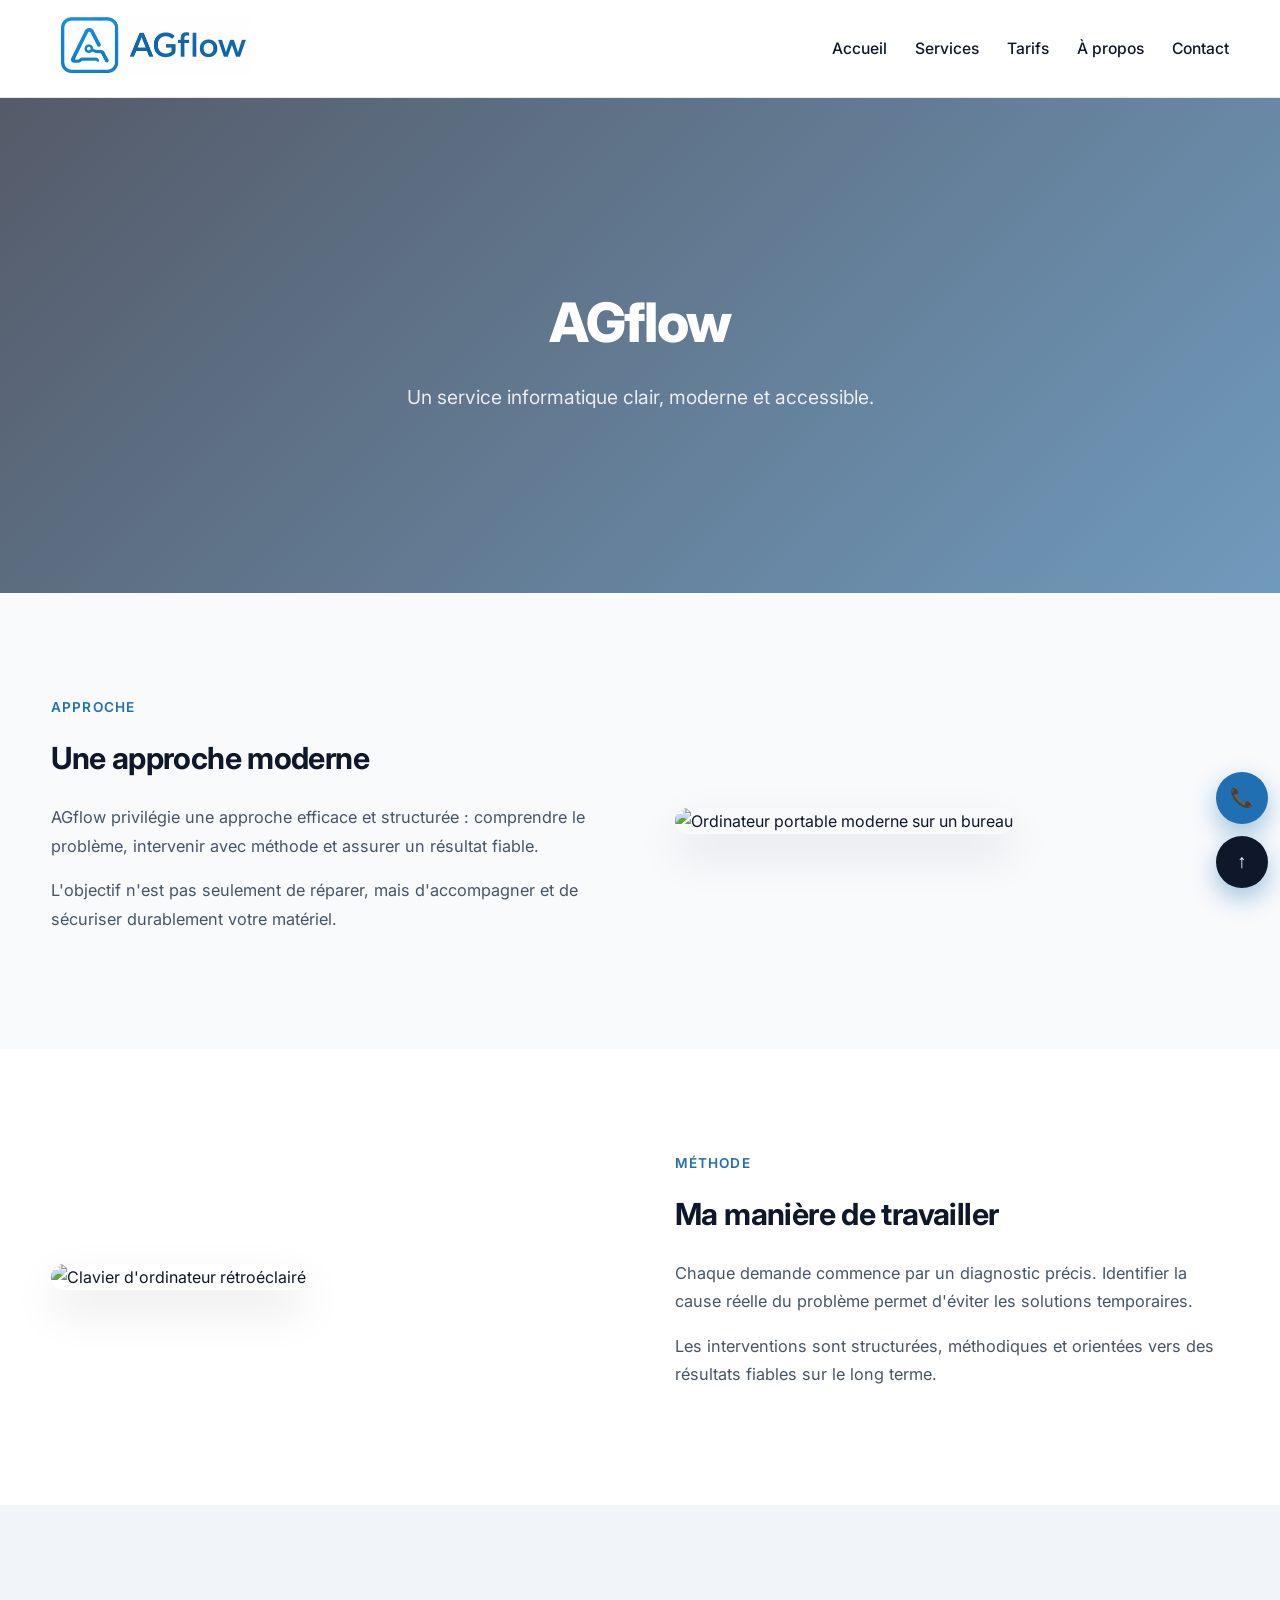
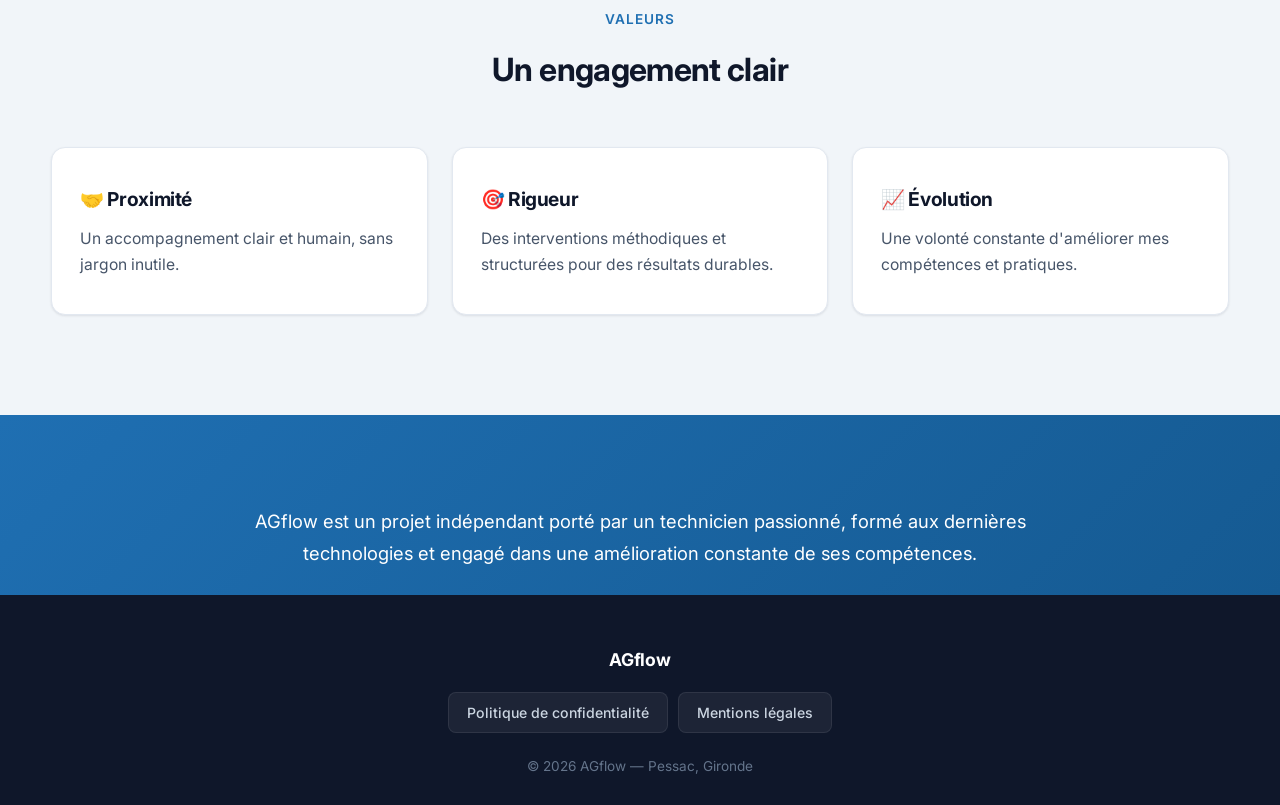
==== commit 93f8fc7b: "update claude" ====
--- a/a-propos.html
+++ b/a-propos.html
@@ -2,16 +2,35 @@
 <html lang="fr">
 <head>
     <meta charset="UTF-8">
-    <title>À propos - AGflow</title>
-    <meta name="description" content="Découvrez le parcours et la vision derrière AGflow.">
+    <title>À propos - AGflow, technicien informatique à Pessac</title>
+    <meta name="description" content="Découvrez AGflow : une approche moderne, rigoureuse et humaine du support informatique à domicile à Pessac et alentours.">
+    <meta name="keywords" content="technicien informatique Pessac, AGflow à propos, assistance informatique Gironde, approche pédagogique">
     <meta name="viewport" content="width=device-width, initial-scale=1.0">
+    <meta name="theme-color" content="#1f6fb2">
+
+    <meta property="og:type" content="website">
+    <meta property="og:title" content="À propos - AGflow">
+    <meta property="og:description" content="Un service informatique clair, moderne et accessible à Pessac.">
+    <meta property="og:image" content="images/logo.png">
+    <meta property="og:locale" content="fr_FR">
+
+    <link rel="preconnect" href="https://fonts.googleapis.com">
+    <link rel="preconnect" href="https://fonts.gstatic.com" crossorigin>
+    <link href="https://fonts.googleapis.com/css2?family=Inter:wght@400;500;600;700;800&display=swap" rel="stylesheet">
+
     <link rel="stylesheet" href="css/style.css">
+    <link rel="icon" href="favicon_centered.ico" type="image/x-icon">
 </head>
 <body>
 
 <header>
     <div class="container">
-        <img src="images/logo.png" alt="Logo AGflow" class="logo">
+        <a href="index.html" aria-label="Accueil AGflow">
+            <img src="images/logo.png" alt="Logo AGflow" class="logo">
+        </a>
+        <button class="nav-toggle" aria-label="Menu" aria-expanded="false">
+            <span></span><span></span><span></span>
+        </button>
         <nav>
             <a href="index.html">Accueil</a>
             <a href="services.html">Services</a>
@@ -26,10 +45,9 @@
 
 <!-- HERO -->
 <section class="about-hero">
-    <div class="about-hero-overlay"></div>
     <div class="about-hero-content">
         <h1>AGflow</h1>
-		<p>Un service informatique clair, moderne et accessible.</p>
+        <p>Un service informatique clair, moderne et accessible.</p>
     </div>
 </section>
 
@@ -38,19 +56,20 @@
     <div class="container">
         <div class="about-grid">
             <div class="about-text reveal-left">
+                <span class="section-eyebrow">Approche</span>
                 <h2>Une approche moderne</h2>
-				<p>
-					AGflow privilégie une approche efficace et structurée :
-					comprendre le problème, intervenir avec méthode
-					et assurer un résultat fiable.
-				</p>
-				<p>
-					L’objectif n’est pas seulement de réparer, mais d’accompagner et de sécuriser
-					durablement votre matériel.
-				</p>
+                <p>
+                    AGflow privilégie une approche efficace et structurée :
+                    comprendre le problème, intervenir avec méthode
+                    et assurer un résultat fiable.
+                </p>
+                <p>
+                    L'objectif n'est pas seulement de réparer, mais d'accompagner et de sécuriser
+                    durablement votre matériel.
+                </p>
             </div>
             <div class="about-image reveal-right">
-                <img src="images/portable2.png" alt="Ordinateur portable moderne">
+                <img src="images/portable2.png" alt="Ordinateur portable moderne sur un bureau">
             </div>
         </div>
     </div>
@@ -61,18 +80,19 @@
     <div class="container">
         <div class="about-grid reverse">
             <div class="about-text reveal-right">
+                <span class="section-eyebrow">Méthode</span>
                 <h2>Ma manière de travailler</h2>
-				<p>
-					Chaque demande commence par un diagnostic précis.
-					Identifier la cause réelle du problème permet d’éviter les solutions temporaires.
-				</p>
-				<p>
-					Les interventions sont structurées, méthodiques et orientées vers
-					des résultats fiables sur le long terme.
-				</p>
+                <p>
+                    Chaque demande commence par un diagnostic précis.
+                    Identifier la cause réelle du problème permet d'éviter les solutions temporaires.
+                </p>
+                <p>
+                    Les interventions sont structurées, méthodiques et orientées vers
+                    des résultats fiables sur le long terme.
+                </p>
             </div>
             <div class="about-image reveal-left">
-                <img src="images/clavier.png" alt="Clavier rétroéclairé">
+                <img src="images/clavier.png" alt="Clavier d'ordinateur rétroéclairé">
             </div>
         </div>
     </div>
@@ -81,22 +101,23 @@
 <!-- VALEURS -->
 <section class="about-values">
     <div class="container">
+        <span class="section-eyebrow">Valeurs</span>
         <h2 class="reveal-up">Un engagement clair</h2>
 
         <div class="values-grid">
             <div class="value-card reveal-up">
-                <h3>Proximité</h3>
+                <h3>🤝 Proximité</h3>
                 <p>Un accompagnement clair et humain, sans jargon inutile.</p>
             </div>
 
             <div class="value-card reveal-up">
-                <h3>Rigueur</h3>
-                <p>Des interventions méthodiques et structurées.</p>
+                <h3>🎯 Rigueur</h3>
+                <p>Des interventions méthodiques et structurées pour des résultats durables.</p>
             </div>
 
             <div class="value-card reveal-up">
-                <h3>Évolution</h3>
-                <p>Une volonté constante d’améliorer mes compétences.</p>
+                <h3>📈 Évolution</h3>
+                <p>Une volonté constante d'améliorer mes compétences et pratiques.</p>
             </div>
         </div>
     </div>
@@ -106,52 +127,34 @@
 
 <section class="about-cta">
     <div class="container">
-        <div class="about-text reveal-up" style="text-align:center; max-width:800px; margin:auto;">
+        <div class="about-text reveal-up" style="text-align:center; max-width:780px; margin:auto;">
             <p>
-            AGflow est un projet indépendant porté par un technicien passionné,
-            formé aux dernières technologies et engagé dans une amélioration constante
-            de ses compétences.
+                AGflow est un projet indépendant porté par un technicien passionné,
+                formé aux dernières technologies et engagé dans une amélioration constante
+                de ses compétences.
             </p>
+            <a href="contact.html" class="btn">Me contacter</a>
         </div>
     </div>
 </section>
 
 <footer class="site-footer">
+    <div class="footer-inner">
+        <div class="footer-brand">AGflow</div>
+        <div class="footer-links">
+            <a class="footer-btn" href="politique-confidentialite.html">Politique de confidentialité</a>
+            <a class="footer-btn" href="mentions-legales.html">Mentions légales</a>
+        </div>
+        <p class="footer-copy">© <span class="footer-year">2026</span> AGflow — Pessac, Gironde</p>
+    </div>
+</footer>
 
-<div class="footer-links">
-
-<a class="footer-btn" href="politique-confidentialite.html">
-Politique de confidentialité
-</a>
-
-<a class="footer-btn" href="mentions-legales.html">
-Mentions légales
-</a>
-
+<div class="float-actions">
+    <a href="tel:0752022931" class="float-btn" aria-label="Appeler AGflow" title="Appeler">📞</a>
+    <button class="float-btn back-to-top" aria-label="Retour en haut" title="Haut de page">↑</button>
 </div>
 
-<p class="footer-copy">
-© 2026 AGFlow - Pessac, Gironde
-</p>
-
-</footer>
-
-<script>
-const reveals = document.querySelectorAll(
-    ".reveal-left, .reveal-right, .reveal-up"
-);
-
-const observer = new IntersectionObserver(entries => {
-    entries.forEach(entry => {
-        if (entry.isIntersecting) {
-            entry.target.classList.add("active");
-            observer.unobserve(entry.target);
-        }
-    });
-}, { threshold: 0.15 });
-
-reveals.forEach(el => observer.observe(el));
-</script>
+<script src="assets/main.js" defer></script>
 
 </body>
-</html>+</html>
--- a/css/style.css
+++ b/css/style.css
@@ -15,9 +15,19 @@
 :root {
     --primary: #1f6fb2;
     --primary-dark: #155a92;
-    --dark: #1e1e1e;
+    --primary-soft: #e8f1fa;
+    --dark: #0f172a;
+    --muted: #475569;
+    --border: #e2e8f0;
     --light: #ffffff;
-    --gray: #f4f7fa;
+    --gray: #f8fafc;
+    --gray-2: #eef2f7;
+    --radius: 14px;
+    --radius-sm: 10px;
+    --shadow-sm: 0 1px 2px rgba(15, 23, 42, 0.04), 0 1px 3px rgba(15, 23, 42, 0.06);
+    --shadow: 0 10px 30px rgba(15, 23, 42, 0.06);
+    --shadow-lg: 0 20px 45px rgba(15, 23, 42, 0.10);
+    --transition: 0.25s cubic-bezier(0.4, 0, 0.2, 1);
 }
 
 /* ===================================== */
@@ -26,6 +36,7 @@
 
 html {
     scroll-behavior: smooth;
+    -webkit-text-size-adjust: 100%;
 }
 
 html, body {
@@ -33,12 +44,14 @@
 }
 
 body {
-    font-family: Arial, Helvetica, sans-serif;
-    background: #eef2f7;
+    font-family: 'Inter', -apple-system, BlinkMacSystemFont, 'Segoe UI', Arial, Helvetica, sans-serif;
+    background: var(--gray);
     color: var(--dark);
-    line-height: 1.7;
+    line-height: 1.65;
     display: flex;
     flex-direction: column;
+    -webkit-font-smoothing: antialiased;
+    -moz-osx-font-smoothing: grayscale;
 }
 
 main {
@@ -47,12 +60,25 @@
 
 .container {
     width: 92%;
-    max-width: 1400px;
+    max-width: 1200px;
     margin: auto;
 }
 
 section {
-    padding: 80px 0;
+    padding: 90px 0;
+}
+
+h1, h2, h3, h4 {
+    letter-spacing: -0.02em;
+    font-weight: 700;
+}
+
+p {
+    color: var(--muted);
+}
+
+a {
+    color: var(--primary);
 }
 
 /* ===================================== */
@@ -60,8 +86,8 @@
 /* ===================================== */
 
 header {
-    background: white;
-    border-bottom: 1px solid #eaeaea;
+    background: #ffffff;
+    border-bottom: 1px solid var(--border);
     position: sticky;
     top: 0;
     z-index: 1000;
@@ -71,86 +97,142 @@
     display: flex;
     justify-content: space-between;
     align-items: center;
-    padding: 20px 0;
+    padding: 14px 0;
 }
 
 .logo {
-    height: 80px;
-    transition: transform 0.3s ease;
+    height: 62px;
+    transition: transform var(--transition);
 }
 
 .logo:hover {
-    transform: scale(1.05);
+    transform: scale(1.04);
 }
 
 nav {
     display: flex;
-    gap: 30px;
+    gap: 28px;
+    align-items: center;
 }
 
 nav a {
     text-decoration: none;
     color: var(--dark);
-    font-weight: 600;
-    font-size: 1.1rem;
+    font-weight: 500;
+    font-size: 0.98rem;
+    position: relative;
+    transition: color var(--transition);
+}
+
+nav a::after {
+    content: "";
+    position: absolute;
+    left: 0;
+    bottom: -6px;
+    width: 0;
+    height: 2px;
+    background: var(--primary);
+    transition: width var(--transition);
+    border-radius: 2px;
 }
 
 nav a:hover {
     color: var(--primary);
 }
 
+nav a:hover::after {
+    width: 100%;
+}
+
+/* Mobile nav toggle */
+.nav-toggle {
+    display: none;
+    background: none;
+    border: 0;
+    cursor: pointer;
+    padding: 8px;
+}
+
+.nav-toggle span {
+    display: block;
+    width: 22px;
+    height: 2px;
+    background: var(--dark);
+    margin: 5px 0;
+    transition: transform var(--transition), opacity var(--transition);
+    border-radius: 2px;
+}
+
 /* ===================================== */
 /* HERO ACCUEIL */
 /* ===================================== */
 
 .hero-home {
-    background: url("../images/bureau.png") center/cover no-repeat;
-    min-height: 85vh;
+    background: linear-gradient(135deg, rgba(15, 23, 42, 0.7), rgba(21, 90, 146, 0.65)), url("../images/bureau.png") center/cover no-repeat;
+    min-height: 78vh;
     display: flex;
     align-items: center;
     justify-content: center;
     text-align: center;
     position: relative;
     color: white;
-}
-
-.hero-home::before {
-    content: "";
-    position: absolute;
-    inset: 0;
-    background: rgba(0,0,0,0.6);
+    padding: 90px 0;
 }
 
 .hero-content {
     position: relative;
     z-index: 2;
-    max-width: 1100px;
+    max-width: 900px;
     margin: 0 auto;
     display: flex;
     flex-direction: column;
     align-items: center;
 }
 
+.hero-badge {
+    display: inline-flex;
+    align-items: center;
+    gap: 8px;
+    background: rgba(255, 255, 255, 0.12);
+    border: 1px solid rgba(255, 255, 255, 0.2);
+    padding: 8px 16px;
+    border-radius: 999px;
+    font-size: 0.9rem;
+    font-weight: 500;
+    margin-bottom: 28px;
+    backdrop-filter: blur(8px);
+}
+
+.hero-badge .dot {
+    width: 8px;
+    height: 8px;
+    border-radius: 50%;
+    background: #4ade80;
+    box-shadow: 0 0 0 4px rgba(74, 222, 128, 0.25);
+}
+
 .hero-text h1 {
-    font-size: 5.2rem;
+    font-size: 3.8rem;
     font-weight: 800;
-    line-height: 1.15;
-    margin-bottom: 40px; /* plus d’espace sous le premier bloc */
+    line-height: 1.1;
+    margin-bottom: 24px;
+    letter-spacing: -0.03em;
 }
 
 .hero-location {
     display: block;
-    font-size: 3.4rem;
-    font-weight: 600;
+    font-size: 2.2rem;
+    font-weight: 500;
     color: #d6e9ff;
-    margin-top: 15px;
-    margin-top: 35px; /* espace entre bloc 2 et bloc 3 */
+    margin-top: 12px;
 }
 
 .hero-text p {
-    font-size: 1.8rem;
-    max-width: 1100px;
-    margin: 0 auto 70px; /* plus d’espace avant les cases */
+    font-size: 1.25rem;
+    max-width: 680px;
+    margin: 0 auto 40px;
+    color: rgba(255, 255, 255, 0.9);
+    line-height: 1.6;
 }
 
 /* Points */
@@ -158,20 +240,28 @@
 .hero-points {
     display: grid;
     grid-template-columns: repeat(3, 1fr);
-    gap: 30px;
+    gap: 14px;
     width: 100%;
-    max-width: 1000px;
-    margin: 0 auto 70px;
+    max-width: 780px;
+    margin: 0 auto 40px;
 }
 
 .hero-points span {
-    background: rgba(255,255,255,0.18);
-    padding: 18px 30px;
-    border-radius: 10px;
-    font-size: 1.25rem;
+    background: rgba(255, 255, 255, 0.1);
+    border: 1px solid rgba(255, 255, 255, 0.15);
+    padding: 14px 18px;
+    border-radius: var(--radius-sm);
+    font-size: 0.98rem;
     font-weight: 500;
     text-align: center;
-    width: 100%;
+    backdrop-filter: blur(6px);
+}
+
+.hero-cta-group {
+    display: flex;
+    gap: 14px;
+    flex-wrap: wrap;
+    justify-content: center;
 }
 
 /* ===================================== */
@@ -179,19 +269,42 @@
 /* ===================================== */
 
 .btn {
-    display: inline-block;
+    display: inline-flex;
+    align-items: center;
+    justify-content: center;
+    gap: 8px;
     background: var(--primary);
     color: white;
-    padding: 26px 80px;
-    border-radius: 10px;
+    padding: 15px 32px;
+    border-radius: var(--radius-sm);
     text-decoration: none;
-    font-size: 1.5rem;
-    font-weight: bold;
-    transition: 0.3s ease;
+    font-size: 1rem;
+    font-weight: 600;
+    letter-spacing: 0.01em;
+    box-shadow: 0 8px 20px rgba(31, 111, 178, 0.25);
+    transition: transform var(--transition), box-shadow var(--transition), background var(--transition);
+    border: 0;
+    cursor: pointer;
 }
 
 .btn:hover {
     background: var(--primary-dark);
+    transform: translateY(-2px);
+    box-shadow: 0 12px 28px rgba(31, 111, 178, 0.35);
+}
+
+.btn-secondary {
+    background: rgba(255, 255, 255, 0.12);
+    border: 1px solid rgba(255, 255, 255, 0.25);
+    color: white;
+    box-shadow: none;
+    backdrop-filter: blur(6px);
+}
+
+.btn-secondary:hover {
+    background: rgba(255, 255, 255, 0.2);
+    transform: translateY(-2px);
+    box-shadow: none;
 }
 
 /* ===================================== */
@@ -200,49 +313,91 @@
 
 .home-services {
     text-align: center;
-}
-
-.home-services h2 {
-    font-size: 2.3rem;
-    margin-bottom: 60px;
+    background: var(--light);
+}
+
+.section-eyebrow {
+    display: inline-block;
+    font-size: 0.85rem;
+    font-weight: 600;
+    text-transform: uppercase;
+    letter-spacing: 0.08em;
+    color: var(--primary);
+    margin-bottom: 14px;
+}
+
+.home-services h2,
+.section-title {
+    font-size: 2.25rem;
+    margin-bottom: 18px;
+    color: var(--dark);
+}
+
+.section-lead {
+    color: var(--muted);
+    font-size: 1.1rem;
+    max-width: 640px;
+    margin: 0 auto 50px;
 }
 
 .cards {
-    display: flex;
-    justify-content: center;
-    gap: 40px;
-    flex-wrap: wrap;
+    display: grid;
+    grid-template-columns: repeat(3, 1fr);
+    gap: 28px;
 }
 
 .card {
     background: white;
-    padding: 50px;
+    padding: 36px 30px;
+    border-radius: var(--radius);
+    border: 1px solid var(--border);
+    box-shadow: var(--shadow-sm);
+    transition: transform var(--transition), box-shadow var(--transition), border-color var(--transition);
+    text-align: left;
+}
+
+.card:hover {
+    transform: translateY(-4px);
+    box-shadow: var(--shadow);
+    border-color: #cbd5e1;
+}
+
+.card-icon {
+    width: 48px;
+    height: 48px;
+    background: var(--primary-soft);
+    color: var(--primary);
     border-radius: 12px;
-    width: 320px;
-    box-shadow: 0 10px 25px rgba(0,0,0,0.05);
-    transition: 0.3s;
-}
-
-.card:hover {
-    transform: translateY(-5px);
+    display: inline-flex;
+    align-items: center;
+    justify-content: center;
+    font-size: 1.4rem;
+    margin-bottom: 20px;
 }
 
 .card h3 {
-    font-size: 1.5rem;
-    margin-bottom: 20px;
+    font-size: 1.2rem;
+    margin-bottom: 12px;
+    color: var(--dark);
 }
 
 .card p {
-    font-size: 1.1rem;
+    font-size: 0.98rem;
+    color: var(--muted);
+    line-height: 1.65;
 }
 
 /* TARIF */
 
 .tarif-home {
-    margin-top: 70px;
-    font-size: 1.6rem;
-    font-weight: bold;
+    margin-top: 50px;
+    font-size: 1.15rem;
+    font-weight: 600;
     color: var(--primary);
+    display: inline-block;
+    padding: 12px 24px;
+    background: var(--primary-soft);
+    border-radius: 999px;
 }
 
 /* ===================================== */
@@ -250,14 +405,14 @@
 /* ===================================== */
 
 .services-hero {
-    padding: 120px 0 80px;
+    padding: 100px 0 70px;
     background: white;
 }
 
 .services-hero-inner {
     display: flex;
     align-items: center;
-    gap: 80px;
+    gap: 70px;
 }
 
 .services-hero-text {
@@ -265,21 +420,29 @@
 }
 
 .services-hero-text h1 {
-    font-size: 3rem;
-    margin-bottom: 25px;
+    font-size: 2.6rem;
+    margin-bottom: 20px;
+    letter-spacing: -0.03em;
 }
 
 .services-hero-text p {
-    font-size: 1.2rem;
-    margin-bottom: 15px;
+    font-size: 1.1rem;
+    margin-bottom: 14px;
+    color: var(--muted);
+    line-height: 1.7;
 }
 
 .services-hero-text .small-note {
-    font-size: 1.15rem;
+    font-size: 0.95rem;
     font-weight: 500;
-    margin-top: 10px;
-    opacity: 0.6;
-    letter-spacing: 0.5px;
+    margin-top: 18px;
+    color: var(--muted);
+    opacity: 0.75;
+    letter-spacing: 0.3px;
+    display: inline-block;
+    padding: 6px 14px;
+    background: var(--gray);
+    border-radius: 8px;
 }
 
 .services-hero-image {
@@ -290,36 +453,168 @@
 
 .services-hero-image img {
     width: 100%;
-    max-width: 520px;
+    max-width: 480px;
     height: auto;
-    border-radius: 12px;
+    border-radius: var(--radius);
     object-fit: cover;
+    box-shadow: var(--shadow);
 }
 
 .services-grid {
     display: grid;
     grid-template-columns: repeat(2, 1fr);
-    gap: 60px;
+    gap: 28px;
 }
 
 .service-card {
     background: white;
-    padding: 40px;
-    border-radius: 12px;
-    box-shadow: 0 10px 25px rgba(0,0,0,0.05);
+    padding: 36px;
+    border-radius: var(--radius);
+    border: 1px solid var(--border);
+    box-shadow: var(--shadow-sm);
+    transition: transform var(--transition), box-shadow var(--transition), border-color var(--transition);
+    position: relative;
+    overflow: hidden;
+}
+
+.service-card::before {
+    content: "";
+    position: absolute;
+    top: 0;
+    left: 0;
+    width: 100%;
+    height: 4px;
+    background: linear-gradient(90deg, var(--primary), var(--primary-dark));
+    opacity: 0;
+    transition: opacity var(--transition);
+}
+
+.service-card:hover {
+    transform: translateY(-4px);
+    box-shadow: var(--shadow);
+    border-color: #cbd5e1;
+}
+
+.service-card:hover::before {
+    opacity: 1;
+}
+
+.service-card .service-icon {
+    width: 54px;
+    height: 54px;
+    background: var(--primary-soft);
+    color: var(--primary);
+    border-radius: 14px;
+    display: inline-flex;
+    align-items: center;
+    justify-content: center;
+    font-size: 1.6rem;
+    margin-bottom: 22px;
 }
 
 .service-card h2 {
-    color: var(--primary);
-    margin-bottom: 20px;
+    color: var(--dark);
+    margin-bottom: 10px;
+    font-size: 1.3rem;
+}
+
+.service-card .service-sub {
+    color: var(--muted);
+    font-size: 0.98rem;
+    margin-bottom: 22px;
+    line-height: 1.6;
 }
 
 .service-card ul {
     padding-left: 20px;
+    margin: 0;
+    list-style: none;
 }
 
 .service-card li {
     margin-bottom: 10px;
+    color: var(--muted);
+    font-size: 0.98rem;
+    position: relative;
+    padding-left: 4px;
+}
+
+.service-card li::before {
+    content: "✓";
+    color: var(--primary);
+    font-weight: 700;
+    position: absolute;
+    left: -20px;
+}
+
+/* ========================= */
+/* PROCESSUS SERVICES */
+/* ========================= */
+
+.services-process {
+    padding: 100px 0 60px;
+    background: var(--gray);
+    text-align: center;
+}
+
+.services-process .section-title {
+    font-size: 2.2rem;
+}
+
+.process-grid {
+    display: grid;
+    grid-template-columns: repeat(3, 1fr);
+    gap: 28px;
+    margin-top: 50px;
+    text-align: left;
+}
+
+.process-step {
+    background: white;
+    padding: 36px 30px;
+    border-radius: var(--radius);
+    border: 1px solid var(--border);
+    box-shadow: var(--shadow-sm);
+    position: relative;
+    transition: transform var(--transition), box-shadow var(--transition);
+}
+
+.process-step:hover {
+    transform: translateY(-4px);
+    box-shadow: var(--shadow);
+}
+
+.process-num {
+    width: 44px;
+    height: 44px;
+    border-radius: 50%;
+    background: linear-gradient(135deg, var(--primary), var(--primary-dark));
+    color: white;
+    display: inline-flex;
+    align-items: center;
+    justify-content: center;
+    font-weight: 700;
+    font-size: 1.1rem;
+    margin-bottom: 18px;
+    box-shadow: 0 8px 18px rgba(31, 111, 178, 0.25);
+}
+
+.process-step h3 {
+    color: var(--dark);
+    font-size: 1.15rem;
+    margin-bottom: 10px;
+}
+
+.process-step p {
+    color: var(--muted);
+    font-size: 0.98rem;
+    line-height: 1.65;
+}
+
+@media (max-width: 900px) {
+    .process-grid {
+        grid-template-columns: 1fr;
+    }
 }
 
 .services-extra {
@@ -327,167 +622,174 @@
     color: white;
     padding: 80px 0;
     text-align: center;
-    margin-top: 100px;
+    margin-top: 80px;
+    position: relative;
+    overflow: hidden;
+}
+
+.services-extra::before {
+    content: "";
+    position: absolute;
+    top: -50%;
+    left: -10%;
+    width: 60%;
+    height: 200%;
+    background: radial-gradient(circle, rgba(255, 255, 255, 0.08), transparent 70%);
+    pointer-events: none;
 }
 
 .services-extra h2 {
-    font-size: 2.2rem;
-    margin-bottom: 20px;
+    font-size: 2rem;
+    margin-bottom: 16px;
+    color: white;
 }
 
 .services-extra p {
-    font-size: 1.2rem;
+    font-size: 1.1rem;
     margin-bottom: 30px;
+    color: rgba(255, 255, 255, 0.9);
 }
 
 .services-extra .btn {
     background: white;
     color: var(--primary);
-    padding: 22px 70px;
-    font-size: 1.3rem;
-    border-radius: 10px;
-    font-weight: bold;
-    box-shadow: 0 10px 25px rgba(0,0,0,0.15);
-    transition: 0.3s ease;
+    padding: 15px 36px;
+    font-size: 1rem;
+    border-radius: var(--radius-sm);
+    font-weight: 600;
+    box-shadow: 0 10px 25px rgba(0, 0, 0, 0.15);
 }
 
 .services-extra .btn:hover {
     background: #f0f4f8;
-    transform: translateY(-3px);
+    transform: translateY(-2px);
 }
 
 /* ===================================== */
 /* PAGE TARIFS */
 /* ===================================== */
 
-/* HERO TARIFS */
-
 .tarifs-main {
-    padding: 40px 0 20px;
+    padding: 30px 0 10px;
 }
 
 .tarifs-hero {
     text-align: center;
-    padding: 120px 0 80px;
-    background: linear-gradient(to bottom, #f4f7fa 0%, #ffffff 100%);
-}
-
-/* Ligne décorative plus large et plus élégante */
+    padding: 100px 0 60px;
+    background: linear-gradient(to bottom, var(--gray) 0%, #ffffff 100%);
+}
 
 .tarifs-hero h1 {
     position: relative;
-    font-size: 3.2rem; /* on force la vraie taille */
-    margin-bottom: 20px;
-}
-
-/* Ligne décorative */
+    font-size: 2.6rem;
+    margin-bottom: 18px;
+    letter-spacing: -0.03em;
+}
+
 .tarifs-hero h1::after {
     content: "";
     display: block;
-    width: 500px;      /* largeur fixe élégante */
-    max-width: 80%;    /* responsive */
+    width: 80px;
     height: 4px;
     background: linear-gradient(90deg, var(--primary), var(--primary-dark));
-    margin: 25px auto 0;
+    margin: 20px auto 0;
     border-radius: 3px;
 }
 
 .tarifs-hero p {
-    font-size: 1.25rem;
-    opacity: 0.7;
-}
-
-/* ZONE PRINCIPALE TARIFS */
+    font-size: 1.1rem;
+    color: var(--muted);
+}
 
 .tarif-box {
     background: white;
-    padding: 60px;
-    border-radius: 16px;
-    box-shadow: 0 15px 40px rgba(0,0,0,0.06);
-    max-width: 850px;
-    margin: 0 auto 60px;
-    transition: 0.3s ease;
+    padding: 44px;
+    border-radius: var(--radius);
+    border: 1px solid var(--border);
+    box-shadow: var(--shadow-sm);
+    max-width: 720px;
+    margin: 0 auto 24px;
+    transition: transform var(--transition), box-shadow var(--transition);
 }
 
 .tarif-box:hover {
-    transform: translateY(-5px);
-}
-
-/* TITRES TARIFS */
+    transform: translateY(-3px);
+    box-shadow: var(--shadow);
+}
 
 .tarif-box h2 {
-    font-size: 1.6rem;
-    margin-bottom: 25px;
+    font-size: 1.25rem;
+    margin-bottom: 18px;
     color: var(--dark);
 }
 
-/* PRIX */
-
 .price {
-    font-size: 4rem;
+    font-size: 3rem;
     font-weight: 800;
     color: var(--primary);
-    margin-bottom: 15px;
+    margin-bottom: 10px;
+    letter-spacing: -0.03em;
 }
 
 .price span {
-    font-size: 1.4rem;
+    font-size: 1.1rem;
     font-weight: 500;
-    color: var(--dark);
+    color: var(--muted);
 }
 
 .sub-price {
-    font-size: 1.1rem;
-    opacity: 0.6;
-    margin-bottom: 15px;
+    font-size: 1rem;
+    color: var(--muted);
+    margin-bottom: 10px;
 }
 
 .tarif-note {
+    font-size: 0.95rem;
+    color: var(--muted);
+}
+
+.tarif-box p {
     font-size: 1rem;
-    opacity: 0.7;
-}
-
-/* TEXTE DÉPLACEMENT */
-
-.tarif-box p {
-    font-size: 1.1rem;
-    line-height: 1.6;
-}
-
-/* CTA TARIFS */
+    line-height: 1.7;
+    color: var(--muted);
+    margin-bottom: 8px;
+}
 
 .tarifs-extra {
     background: linear-gradient(135deg, #1f6fb2, #155a92);
     color: white;
     text-align: center;
-    padding: 100px 0;
-    margin-top: 100px;
+    padding: 80px 0;
+    margin-top: 80px;
+    position: relative;
+    overflow: hidden;
 }
 
 .tarifs-extra h2 {
-    font-size: 2.2rem;
-    margin-bottom: 25px;
+    font-size: 2rem;
+    margin-bottom: 18px;
+    color: white;
 }
 
 .tarifs-extra p {
-    font-size: 1.25rem;
-    margin-bottom: 40px;
+    font-size: 1.1rem;
+    margin-bottom: 32px;
+    color: rgba(255, 255, 255, 0.9);
 }
 
 .tarifs-extra .btn {
     background: white;
     color: var(--primary);
-    padding: 24px 70px;
-    font-size: 1.3rem;
-    border-radius: 12px;
-    font-weight: bold;
-    box-shadow: 0 15px 35px rgba(0,0,0,0.15);
-    transition: 0.3s ease;
+    padding: 15px 36px;
+    font-size: 1rem;
+    border-radius: var(--radius-sm);
+    font-weight: 600;
+    box-shadow: 0 10px 25px rgba(0, 0, 0, 0.15);
 }
 
 .tarifs-extra .btn:hover {
     background: #f0f4f8;
-    transform: translateY(-3px);
+    transform: translateY(-2px);
 }
 
 /* ========================= */
@@ -496,8 +798,9 @@
 
 .about-hero {
     position: relative;
-    height: 60vh;
-    background: url("../images/portable.png") center/cover no-repeat;
+    height: 55vh;
+    min-height: 380px;
+    background: linear-gradient(135deg, rgba(15, 23, 42, 0.7), rgba(21, 90, 146, 0.6)), url("../images/portable.png") center/cover no-repeat;
     display: flex;
     align-items: center;
     justify-content: center;
@@ -505,27 +808,24 @@
     text-align: center;
 }
 
-.about-hero-overlay {
-    position: absolute;
-    inset: 0;
-    background: rgba(0,0,0,0.6);
-}
-
 .about-hero-content {
     position: relative;
     z-index: 2;
+    max-width: 720px;
+    padding: 0 20px;
 }
 
 .about-hero h1 {
-    font-size: 4.8rem;
+    font-size: 3.4rem;
     font-weight: 800;
-    letter-spacing: 1px;
+    letter-spacing: -0.03em;
 }
 
 .about-hero p {
-    font-size: 1.6rem;
-    margin-top: 15px;
+    font-size: 1.2rem;
+    margin-top: 14px;
     opacity: 0.95;
+    color: rgba(255, 255, 255, 0.92);
 }
 
 /* ========================= */
@@ -549,7 +849,7 @@
 .contact-hero-overlay {
     position: absolute;
     inset: 0;
-    background: rgba(0,0,0,0.45);
+    background: rgba(0, 0, 0, 0.45);
 }
 
 .contact-hero-content {
@@ -578,58 +878,76 @@
 /* ========================= */
 
 .contact-section {
-    padding: 100px 0;
+    padding: 80px 0;
 }
 
 .contact-grid {
-    display: flex;
-    gap: 80px;
+    display: grid;
+    grid-template-columns: 1fr 1fr;
+    gap: 60px;
     align-items: flex-start;
 }
 
 .contact-info {
-    flex: 1;
+    background: white;
+    padding: 40px;
+    border-radius: var(--radius);
+    border: 1px solid var(--border);
+    box-shadow: var(--shadow-sm);
 }
 
 #contact-infos {
-    scroll-margin-top: 210px;
+    scroll-margin-top: 120px;
 }
 
 .contact-info h2 {
-    margin-bottom: 30px;
-	font-size: 2.5rem;
+    margin-bottom: 24px;
+    font-size: 1.8rem;
+    color: var(--dark);
 }
 
 .contact-info p {
-    margin-bottom: 25px;
-    font-size: 1.5rem;
+    margin-bottom: 18px;
+    font-size: 1rem;
+    color: var(--muted);
+}
+
+.contact-info strong {
+    color: var(--dark);
+    font-weight: 600;
+    font-size: 0.85rem;
+    text-transform: uppercase;
+    letter-spacing: 0.06em;
+    display: block;
+    margin-bottom: 4px;
 }
 
 .contact-info a {
     color: var(--primary);
     text-decoration: none;
+    font-weight: 500;
+    transition: color var(--transition);
 }
 
 .contact-info a:hover {
+    color: var(--primary-dark);
     text-decoration: underline;
 }
 
-.contact-map {
-    flex: 1;
+.contact-map iframe {
+    width: 100%;
+    height: 100%;
+    min-height: 360px;
+    border-radius: var(--radius);
+    border: 1px solid var(--border);
+    box-shadow: var(--shadow-sm);
 }
 
 .contact-hours {
-    padding: 120px 0;
-    background: url("../images/contact2.png") center/cover no-repeat;
+    padding: 100px 0;
+    background: linear-gradient(135deg, rgba(15, 23, 42, 0.7), rgba(21, 90, 146, 0.65)), url("../images/contact2.png") center/cover no-repeat;
     position: relative;
     color: white;
-}
-
-.contact-hours::before {
-    content: "";
-    position: absolute;
-    inset: 0;
-    background: rgba(0,0,0,0.6);
 }
 
 .contact-hours .container {
@@ -637,109 +955,253 @@
     z-index: 2;
 }
 
+.contact-hours h2 {
+    font-size: 2rem;
+    color: white;
+}
+
 .hours-grid {
-    max-width: 500px;
-    margin: 50px auto 0;
+    max-width: 460px;
+    margin: 40px auto 0;
     display: grid;
     grid-template-columns: 1fr 1fr;
-    gap: 15px;
-    font-size: 1.1rem;
+    gap: 12px 20px;
+    font-size: 1rem;
+    background: rgba(255, 255, 255, 0.08);
+    border: 1px solid rgba(255, 255, 255, 0.15);
+    padding: 28px;
+    border-radius: var(--radius);
+    backdrop-filter: blur(6px);
+}
+
+.hours-grid > div:nth-child(odd) {
+    font-weight: 500;
+}
+
+.hours-grid > div:nth-child(even) {
+    text-align: right;
+    color: rgba(255, 255, 255, 0.85);
 }
 
 .contact-social {
-    padding: 100px 0;
-    background: #f8fafc;
+    padding: 90px 0;
+    background: var(--gray);
+    text-align: center;
+}
+
+.contact-social h2 {
+    font-size: 1.8rem;
+    margin-bottom: 10px;
+}
+
+.contact-social p {
+    color: var(--muted);
+    margin-bottom: 30px;
 }
 
 .social-links {
-    margin-top: 30px;
+    margin-top: 20px;
     display: flex;
     justify-content: center;
-    gap: 25px;
+    gap: 16px;
+    flex-wrap: wrap;
 }
 
 .social-links a {
-    padding: 12px 30px;
-    border-radius: 8px;
+    padding: 12px 26px;
+    border-radius: var(--radius-sm);
     background: white;
+    border: 1px solid var(--border);
     text-decoration: none;
     font-weight: 600;
     color: var(--dark);
-    box-shadow: 0 5px 20px rgba(0,0,0,0.05);
-    transition: 0.3s ease;
+    box-shadow: var(--shadow-sm);
+    transition: transform var(--transition), background var(--transition), color var(--transition), border-color var(--transition);
 }
 
 .social-links a:hover {
     background: var(--primary);
     color: white;
+    border-color: var(--primary);
+    transform: translateY(-2px);
+}
+
+/* ========================= */
+/* FORMULAIRE DE CONTACT */
+/* ========================= */
+
+.contact-form-section {
+    padding: 90px 0;
+    background: white;
+}
+
+.contact-form-wrapper {
+    max-width: 680px;
+    margin: 0 auto;
+    text-align: center;
+}
+
+.contact-form-wrapper h2 {
+    font-size: 2rem;
+    margin-bottom: 12px;
+}
+
+.contact-form-wrapper > p {
+    color: var(--muted);
+    margin-bottom: 40px;
+    font-size: 1.05rem;
+}
+
+.contact-form {
+    display: grid;
+    gap: 18px;
+    text-align: left;
+}
+
+.contact-form .form-row {
+    display: grid;
+    grid-template-columns: 1fr 1fr;
+    gap: 18px;
+}
+
+.contact-form label {
+    display: block;
+    font-size: 0.88rem;
+    font-weight: 600;
+    margin-bottom: 6px;
+    color: var(--dark);
+}
+
+.contact-form input,
+.contact-form textarea,
+.contact-form select {
+    width: 100%;
+    padding: 13px 16px;
+    border: 1px solid var(--border);
+    border-radius: var(--radius-sm);
+    font-family: inherit;
+    font-size: 0.98rem;
+    color: var(--dark);
+    background: var(--gray);
+    transition: border-color var(--transition), background var(--transition), box-shadow var(--transition);
+}
+
+.contact-form input:focus,
+.contact-form textarea:focus,
+.contact-form select:focus {
+    outline: none;
+    border-color: var(--primary);
+    background: white;
+    box-shadow: 0 0 0 4px rgba(31, 111, 178, 0.12);
+}
+
+.contact-form textarea {
+    resize: vertical;
+    min-height: 130px;
+}
+
+.contact-form button {
+    justify-self: center;
+    margin-top: 10px;
+}
+
+.form-consent {
+    font-size: 0.85rem;
+    color: var(--muted);
+    margin-top: 6px;
+    text-align: center;
 }
 
 /* Responsive */
 
 @media (max-width: 900px) {
     .contact-grid {
-        flex-direction: column;
-    }
+        grid-template-columns: 1fr;
+        gap: 30px;
+    }
+    .contact-form .form-row {
+        grid-template-columns: 1fr;
+    }
+}
+
+.about-cta {
+    background: linear-gradient(135deg, #1f6fb2, #155a92);
+    color: white;
+    padding: 90px 0;
+    position: relative;
+    overflow: hidden;
+}
+
+.about-cta p,
+.about-cta .about-text p,
+.about-cta .cta-text {
+    font-size: 1.15rem;
+    color: #ffffff !important;
+    opacity: 1;
+}
+
+.about-cta h2,
+.about-cta h3 {
+    color: #ffffff;
 }
 
 .about-cta .btn {
     background: white;
-    color: var(--primary);
-    margin-top: 30px;
-    transition: all 0.3s ease;
+    color: var(--primary) !important;
+    margin-top: 24px;
 }
 
 .about-cta .btn:hover {
-    transform: translateY(-4px) scale(1.05);
-    box-shadow: 0 15px 35px rgba(0,0,0,0.2);
-    background: #f5f9ff;
+    background: #f0f4f8;
+    transform: translateY(-2px);
 }
 
 .about-cta .cta-text {
+    margin-bottom: 16px;
+    font-size: 1.15rem;
+}
+
+/* ========================= */
+/* SECTIONS A PROPOS */
+/* ========================= */
+
+.about-section {
+    padding: 100px 0;
+}
+
+.about-grid {
+    display: grid;
+    grid-template-columns: 1fr 1fr;
+    align-items: center;
+    gap: 70px;
+}
+
+.about-grid.reverse > .about-text {
+    order: 2;
+}
+
+.about-grid.reverse > .about-image {
+    order: 1;
+}
+
+.about-text h2 {
+    font-size: 1.9rem;
     margin-bottom: 20px;
-    font-size: 1.2rem;
-}
-
-/* ========================= */
-/* SECTIONS */
-/* ========================= */
-
-.about-section {
-    padding: 120px 0;
-}
-
-.about-grid {
-    display: flex;
-    align-items: center;
-    gap: 80px;
-}
-
-.about-grid.reverse {
-    flex-direction: row-reverse;
-}
-
-.about-text {
-    flex: 1;
-}
-
-.about-text h2 {
-    font-size: 2rem;
-    margin-bottom: 25px;
+    letter-spacing: -0.02em;
 }
 
 .about-text p {
-    margin-bottom: 20px;
-    font-size: 1.1rem;
-}
-
-.about-image {
-    flex: 1;
+    margin-bottom: 16px;
+    font-size: 1.02rem;
+    color: var(--muted);
+    line-height: 1.75;
 }
 
 .about-image img {
     width: 100%;
-    border-radius: 16px;
-    box-shadow: 0 20px 50px rgba(0,0,0,0.1);
+    border-radius: var(--radius);
+    box-shadow: var(--shadow-lg);
+    object-fit: cover;
 }
 
 section.contact-hero {
@@ -751,51 +1213,70 @@
 /* ========================= */
 
 .about-values {
-    padding: 120px 0;
+    padding: 100px 0;
     text-align: center;
+    background: #f1f5f9;
+}
+
+.about-values h2 {
+    font-size: 2rem;
+    margin-bottom: 10px;
 }
 
 .values-grid {
-    display: flex;
-    justify-content: center;
-    gap: 40px;
-    margin-top: 60px;
+    display: grid;
+    grid-template-columns: repeat(3, 1fr);
+    gap: 24px;
+    margin-top: 50px;
 }
 
 .value-card {
     background: white;
-    padding: 40px;
-    border-radius: 16px;
-    width: 280px;
-    box-shadow: 0 15px 40px rgba(0,0,0,0.05);
-    transition: 0.3s;
+    padding: 36px 28px;
+    border-radius: var(--radius);
+    border: 1px solid var(--border);
+    box-shadow: var(--shadow-sm);
+    transition: transform var(--transition), box-shadow var(--transition);
+    text-align: left;
 }
 
 .value-card:hover {
-    transform: translateY(-5px);
+    transform: translateY(-4px);
+    box-shadow: var(--shadow);
+}
+
+.value-card h3 {
+    font-size: 1.2rem;
+    margin-bottom: 10px;
+    color: var(--dark);
+}
+
+.value-card p {
+    color: var(--muted);
+    font-size: 0.98rem;
 }
 
 /* ========================= */
-/* ANIMATIONS PREMIUM */
+/* ANIMATIONS REVEAL */
 /* ========================= */
 
 .reveal-left,
 .reveal-right,
 .reveal-up {
     opacity: 0;
-    transition: 0.9s ease;
+    transition: opacity 0.7s ease, transform 0.7s ease;
 }
 
 .reveal-left {
-    transform: translateX(-80px);
+    transform: translateX(-60px);
 }
 
 .reveal-right {
-    transform: translateX(80px);
+    transform: translateX(60px);
 }
 
 .reveal-up {
-    transform: translateY(60px);
+    transform: translateY(40px);
 }
 
 .reveal-left.active,
@@ -805,44 +1286,47 @@
     transform: translateX(0) translateY(0);
 }
 
+@media (prefers-reduced-motion: reduce) {
+    .reveal-left, .reveal-right, .reveal-up {
+        opacity: 1;
+        transform: none;
+    }
+}
+
 /* ===================================== */
 /* PEDAGOGIE */
 /* ===================================== */
 
 .home-pedagogie {
-    background: white;
+    background: var(--gray);
 }
 
 .pedagogie-content {
-    display: flex;
+    display: grid;
+    grid-template-columns: 1fr 1.1fr;
     align-items: center;
-    gap: 80px;
-}
-
-.pedagogie-image {
-    flex: 1;
+    gap: 70px;
 }
 
 .pedagogie-image img {
     width: 100%;
-    max-height: 420px;
+    max-height: 400px;
     object-fit: cover;
-    border-radius: 12px;
-}
-
-.pedagogie-text {
-    flex: 1.2;
+    border-radius: var(--radius);
+    box-shadow: var(--shadow);
 }
 
 .pedagogie-text h2 {
     font-size: 2rem;
-    margin-bottom: 25px;
+    margin-bottom: 20px;
+    letter-spacing: -0.02em;
 }
 
 .pedagogie-text p {
-    font-size: 1.15rem;
+    font-size: 1.05rem;
     line-height: 1.8;
-    margin-bottom: 18px;
+    margin-bottom: 16px;
+    color: var(--muted);
 }
 
 /* ===================================== */
@@ -853,51 +1337,322 @@
     background: linear-gradient(135deg, #1f6fb2, #155a92);
     color: white;
     text-align: center;
+    position: relative;
+    overflow: hidden;
+}
+
+.home-zone::before {
+    content: "";
+    position: absolute;
+    top: -40%;
+    left: 50%;
+    transform: translateX(-50%);
+    width: 80%;
+    height: 180%;
+    background: radial-gradient(circle, rgba(255, 255, 255, 0.08), transparent 70%);
+}
+
+.home-zone .container {
+    position: relative;
+    z-index: 2;
 }
 
 .home-zone h2 {
-    font-size: 2rem;
-    margin-bottom: 20px;
+    font-size: 1.9rem;
+    margin-bottom: 14px;
+    color: white;
+}
+
+.home-zone p {
+    color: rgba(255, 255, 255, 0.9);
+    font-size: 1.05rem;
+}
+
+/* ===================================== */
+/* FAQ */
+/* ===================================== */
+
+.faq-section {
+    padding: 90px 0;
+    background: white;
+}
+
+.faq-header {
+    text-align: center;
+    margin-bottom: 50px;
+}
+
+.faq-header h2 {
+    font-size: 2.2rem;
+    margin-bottom: 12px;
+}
+
+.faq-header p {
+    color: var(--muted);
+    font-size: 1.05rem;
+}
+
+.faq-list {
+    max-width: 780px;
+    margin: 0 auto;
+    display: grid;
+    gap: 14px;
+}
+
+.faq-item {
+    background: var(--gray);
+    border: 1px solid var(--border);
+    border-radius: var(--radius);
+    overflow: hidden;
+    transition: background var(--transition), border-color var(--transition);
+}
+
+.faq-item[open] {
+    background: white;
+    border-color: #cbd5e1;
+    box-shadow: var(--shadow-sm);
+}
+
+.faq-item summary {
+    list-style: none;
+    cursor: pointer;
+    padding: 18px 24px;
+    font-weight: 600;
+    color: var(--dark);
+    display: flex;
+    justify-content: space-between;
+    align-items: center;
+    font-size: 1rem;
+    gap: 16px;
+}
+
+.faq-item summary::-webkit-details-marker {
+    display: none;
+}
+
+.faq-item summary::after {
+    content: "+";
+    font-size: 1.6rem;
+    color: var(--primary);
+    font-weight: 300;
+    transition: transform var(--transition);
+    flex-shrink: 0;
+}
+
+.faq-item[open] summary::after {
+    transform: rotate(45deg);
+}
+
+.faq-item .faq-answer {
+    padding: 0 24px 22px;
+    color: var(--muted);
+    font-size: 0.98rem;
+    line-height: 1.7;
+}
+
+/* ===================================== */
+/* TÉMOIGNAGES */
+/* ===================================== */
+
+.testimonials {
+    padding: 90px 0;
+    background: var(--gray);
+    text-align: center;
+}
+
+.testimonials h2 {
+    font-size: 2.2rem;
+    margin-bottom: 12px;
+}
+
+.testimonials > .container > p.section-lead {
+    margin-bottom: 50px;
+}
+
+.testimonial-grid {
+    display: grid;
+    grid-template-columns: repeat(3, 1fr);
+    gap: 24px;
+    text-align: left;
+}
+
+.testimonial-card {
+    background: white;
+    padding: 32px;
+    border-radius: var(--radius);
+    border: 1px solid var(--border);
+    box-shadow: var(--shadow-sm);
+    display: flex;
+    flex-direction: column;
+    transition: transform var(--transition), box-shadow var(--transition);
+}
+
+.testimonial-card:hover {
+    transform: translateY(-3px);
+    box-shadow: var(--shadow);
+}
+
+.testimonial-stars {
+    color: #f59e0b;
+    margin-bottom: 14px;
+    letter-spacing: 2px;
+}
+
+.testimonial-text {
+    color: var(--muted);
+    font-size: 0.98rem;
+    line-height: 1.7;
+    margin-bottom: 24px;
+    font-style: italic;
+    flex: 1;
+}
+
+.testimonial-author {
+    display: flex;
+    align-items: center;
+    gap: 12px;
+}
+
+.testimonial-avatar {
+    width: 44px;
+    height: 44px;
+    border-radius: 50%;
+    background: var(--primary-soft);
+    color: var(--primary);
+    display: flex;
+    align-items: center;
+    justify-content: center;
+    font-weight: 600;
+    font-size: 1rem;
+}
+
+.testimonial-meta {
+    display: flex;
+    flex-direction: column;
+}
+
+.testimonial-name {
+    font-weight: 600;
+    color: var(--dark);
+    font-size: 0.95rem;
+}
+
+.testimonial-location {
+    font-size: 0.85rem;
+    color: var(--muted);
+}
+
+/* ===================================== */
+/* BOUTONS FLOTTANTS */
+/* ===================================== */
+
+.float-actions {
+    position: fixed;
+    right: 20px;
+    bottom: 20px;
+    display: flex;
+    flex-direction: column;
+    gap: 12px;
+    z-index: 999;
+}
+
+.float-btn {
+    width: 52px;
+    height: 52px;
+    border-radius: 50%;
+    background: var(--primary);
+    color: white;
+    display: inline-flex;
+    align-items: center;
+    justify-content: center;
+    text-decoration: none;
+    box-shadow: 0 10px 25px rgba(31, 111, 178, 0.4);
+    transition: transform var(--transition), background var(--transition), opacity var(--transition);
+    font-size: 1.2rem;
+    border: 0;
+    cursor: pointer;
+}
+
+.float-btn:hover {
+    background: var(--primary-dark);
+    transform: translateY(-2px);
+}
+
+.float-btn.back-to-top {
+    background: var(--dark);
+    opacity: 0;
+    visibility: hidden;
+    transform: translateY(20px);
+}
+
+.float-btn.back-to-top.visible {
+    opacity: 1;
+    visibility: visible;
+    transform: translateY(0);
+}
+
+.float-btn.back-to-top:hover {
+    background: #000;
 }
 
 /* ===================================== */
 /* FOOTER */
 /* ===================================== */
-.site-footer{
-background:#111;
-color:white;
-text-align:center;
-padding:35px 20px;
-margin-top:0px;
-}
-
-.footer-links{
-display:flex;
-flex-direction:column;
-align-items:center;
-gap:10px;
-margin-bottom:15px;
-}
-
-.footer-btn{
-display:inline-block;
-padding:8px 16px;
-border-radius:6px;
-color:white;
-background-color:#2c7be5;
-text-decoration:none;
-font-size:14px;
-transition:0.2s;
-}
-
-.footer-btn:hover{
-background: var(--primary-dark);
-color:white;
-}
-
-.footer-copy{
-font-size:13px;
-color:#bbb;
+
+.site-footer {
+    background: #0f172a;
+    color: #cbd5e1;
+    padding: 50px 20px 28px;
+    margin-top: 0;
+}
+
+.footer-inner {
+    max-width: 1200px;
+    margin: 0 auto;
+    display: flex;
+    flex-direction: column;
+    align-items: center;
+    gap: 18px;
+    text-align: center;
+}
+
+.footer-brand {
+    font-weight: 700;
+    font-size: 1.1rem;
+    color: white;
+    letter-spacing: -0.01em;
+}
+
+.footer-links {
+    display: flex;
+    flex-wrap: wrap;
+    justify-content: center;
+    gap: 10px;
+}
+
+.footer-btn {
+    display: inline-block;
+    padding: 8px 18px;
+    border-radius: 8px;
+    color: #cbd5e1;
+    background: rgba(255, 255, 255, 0.06);
+    border: 1px solid rgba(255, 255, 255, 0.08);
+    text-decoration: none;
+    font-size: 0.88rem;
+    font-weight: 500;
+    transition: background var(--transition), color var(--transition), border-color var(--transition);
+}
+
+.footer-btn:hover {
+    background: var(--primary);
+    color: white;
+    border-color: var(--primary);
+}
+
+.footer-copy {
+    font-size: 0.85rem;
+    color: #64748b;
+    margin-top: 4px;
 }
 
 footer {
@@ -906,67 +1661,409 @@
     text-align: center;
     padding: 20px 0;
     font-size: 0.9rem;
-    margin-top: 0;   /* important */
+    margin-top: 0;
+}
+
+/* ===================================== */
+/* FONDS SECTIONS A PROPOS */
+/* ===================================== */
+
+.about-light {
+    background: #ffffff;
+}
+
+.about-soft {
+    background: var(--gray);
+}
+
+.about-values {
+    background: #f1f5f9;
 }
 
 /* ===================================== */
 /* RESPONSIVE */
 /* ===================================== */
 
+/* Tablettes et petits écrans */
 @media (max-width: 900px) {
-
+    section {
+        padding: 70px 0;
+    }
+
+    header .container {
+        padding: 10px 0;
+    }
+
+    nav {
+        position: fixed;
+        top: 80px;
+        right: -100%;
+        flex-direction: column;
+        background: white;
+        border: 1px solid var(--border);
+        border-radius: var(--radius);
+        padding: 20px;
+        gap: 16px;
+        box-shadow: var(--shadow-lg);
+        transition: right var(--transition);
+        width: min(260px, 80%);
+        align-items: flex-start;
+    }
+
+    nav.open {
+        right: 20px;
+    }
+
+    .nav-toggle {
+        display: inline-block;
+    }
+
+    .logo {
+        height: 50px;
+    }
+
+    .hero-home {
+        min-height: 70vh;
+        padding: 70px 0;
+    }
+
+    .hero-text h1 {
+        font-size: 2.2rem;
+    }
+
+    .hero-location {
+        font-size: 1.4rem;
+    }
+
+    .hero-text p {
+        font-size: 1.02rem;
+    }
+
+    .hero-points {
+        grid-template-columns: 1fr;
+        max-width: 360px;
+    }
+
+    .hero-cta-group {
+        flex-direction: column;
+        width: 100%;
+        max-width: 320px;
+    }
+
+    .hero-cta-group .btn {
+        width: 100%;
+    }
+
+    .cards,
+    .services-grid,
+    .values-grid,
+    .testimonial-grid,
+    .process-grid {
+        grid-template-columns: 1fr;
+    }
+
+    .services-hero-inner,
     .pedagogie-content {
-        flex-direction: column;
-    }
-
-    .services-grid {
         grid-template-columns: 1fr;
-    }
-
-    .hero-text h1 {
-        font-size: 2.6rem;
-    }
-
-    .services-hero-inner {
         flex-direction: column;
         text-align: center;
-        gap: 50px;
-    }
-	
-	.about-grid {
-    flex-direction: column;
-    gap: 40px;
-}
-
-}
-
-/* ========================= */
-/* FONDS SECTIONS A PROPOS */
-/* ========================= */
-
-.about-light {
-    background: #ffffff;
-}
-
-.about-soft {
-    background: #f8fafc;
-}
-
-.about-values {
-    background: #f1f5f9;
-}
-
-/* ========================= */
-/* CTA FINAL A PROPOS */
-/* ========================= */
-
-.about-cta {
-    background: linear-gradient(135deg, #1f6fb2, #155a92);
-    color: white;
-    padding: 100px 0;
-}
-
-.about-cta p {
-    font-size: 1.2rem;
-    opacity: 0.95;
-}+        gap: 40px;
+    }
+
+    .about-grid {
+        grid-template-columns: 1fr;
+        gap: 40px;
+    }
+
+    .about-grid.reverse > .about-text,
+    .about-grid.reverse > .about-image {
+        order: 0;
+    }
+
+    .contact-grid {
+        grid-template-columns: 1fr;
+        gap: 30px;
+    }
+
+    .about-hero,
+    .contact-hero {
+        height: auto;
+        min-height: 340px;
+        padding: 70px 20px;
+    }
+
+    .about-hero h1,
+    .contact-hero h1 {
+        font-size: 2.2rem;
+    }
+
+    .about-hero p,
+    .contact-hero p {
+        font-size: 1.05rem;
+    }
+
+    .tarifs-hero h1,
+    .services-hero-text h1 {
+        font-size: 2rem;
+    }
+
+    .tarifs-hero,
+    .services-hero {
+        padding: 70px 0 50px;
+    }
+
+    .section-title,
+    .home-services h2,
+    .faq-header h2 {
+        font-size: 1.8rem;
+    }
+
+    .pedagogie-text h2,
+    .about-text h2 {
+        font-size: 1.7rem;
+    }
+
+    .services-extra h2,
+    .tarifs-extra h2,
+    .about-cta p,
+    .home-zone h2 {
+        font-size: 1.7rem;
+    }
+
+    .contact-map iframe {
+        min-height: 280px;
+    }
+}
+
+/* Smartphones */
+@media (max-width: 600px) {
+    .container {
+        width: 94%;
+    }
+
+    section {
+        padding: 56px 0;
+    }
+
+    .logo {
+        height: 44px;
+    }
+
+    .hero-home {
+        min-height: 0;
+        padding: 56px 0 60px;
+    }
+
+    .hero-badge {
+        font-size: 0.82rem;
+        padding: 6px 12px;
+        margin-bottom: 20px;
+    }
+
+    .hero-text h1 {
+        font-size: 1.9rem;
+        margin-bottom: 16px;
+    }
+
+    .hero-location {
+        font-size: 1.2rem;
+        margin-top: 8px;
+    }
+
+    .hero-text p {
+        font-size: 0.98rem;
+        margin-bottom: 28px;
+    }
+
+    .hero-points {
+        gap: 10px;
+        margin-bottom: 28px;
+    }
+
+    .hero-points span {
+        font-size: 0.92rem;
+        padding: 12px 14px;
+    }
+
+    .btn {
+        padding: 13px 24px;
+        font-size: 0.95rem;
+        width: auto;
+    }
+
+    .tarif-box {
+        padding: 28px 22px;
+    }
+
+    .card,
+    .service-card,
+    .value-card,
+    .process-step,
+    .contact-info {
+        padding: 26px 22px;
+    }
+
+    .card h3 {
+        font-size: 1.1rem;
+    }
+
+    .price {
+        font-size: 2.3rem;
+    }
+
+    .about-hero h1,
+    .contact-hero h1 {
+        font-size: 1.9rem;
+    }
+
+    .tarifs-hero h1,
+    .services-hero-text h1 {
+        font-size: 1.75rem;
+    }
+
+    .section-title,
+    .home-services h2,
+    .faq-header h2,
+    .contact-hours h2,
+    .contact-social h2 {
+        font-size: 1.6rem;
+    }
+
+    .pedagogie-text h2,
+    .about-text h2,
+    .contact-info h2,
+    .contact-form-wrapper h2 {
+        font-size: 1.5rem;
+    }
+
+    .services-extra,
+    .tarifs-extra,
+    .about-cta {
+        padding: 60px 0;
+    }
+
+    .services-extra h2,
+    .tarifs-extra h2 {
+        font-size: 1.5rem;
+    }
+
+    .services-extra p,
+    .tarifs-extra p,
+    .about-cta p,
+    .section-lead,
+    .home-zone p {
+        font-size: 1rem;
+    }
+
+    .faq-item summary {
+        padding: 16px 18px;
+        font-size: 0.95rem;
+    }
+
+    .faq-item .faq-answer {
+        padding: 0 18px 18px;
+        font-size: 0.92rem;
+    }
+
+    .hours-grid {
+        padding: 20px;
+        font-size: 0.95rem;
+    }
+
+    .contact-info p {
+        font-size: 0.95rem;
+    }
+
+    .social-links a {
+        padding: 10px 20px;
+        font-size: 0.9rem;
+    }
+
+    .float-actions {
+        right: 12px;
+        bottom: 12px;
+        gap: 10px;
+    }
+
+    .float-btn {
+        width: 46px;
+        height: 46px;
+        font-size: 1.05rem;
+    }
+
+    .footer-btn {
+        font-size: 0.82rem;
+        padding: 7px 14px;
+    }
+
+    .process-num {
+        width: 40px;
+        height: 40px;
+        font-size: 1rem;
+    }
+
+    /* Hero contact : on garde le cadrage téléphone en adaptant la taille */
+    .contact-hero {
+        height: 55vh;
+        min-height: 320px;
+    }
+
+    .contact-hero .contact-hero-img {
+        object-position: center 70%;
+    }
+}
+
+/* Très petits écrans (iPhone SE, etc.) */
+@media (max-width: 420px) {
+    .hero-text h1 {
+        font-size: 1.7rem;
+    }
+
+    .hero-location {
+        font-size: 1.05rem;
+    }
+
+    .hero-badge {
+        font-size: 0.78rem;
+    }
+
+    .about-hero h1,
+    .contact-hero h1 {
+        font-size: 1.7rem;
+    }
+
+    .price {
+        font-size: 2rem;
+    }
+
+    .price span {
+        font-size: 0.95rem;
+    }
+
+    .tarif-box h2,
+    .service-card h2 {
+        font-size: 1.1rem;
+    }
+
+    .footer-links {
+        gap: 8px;
+    }
+
+    .hours-grid {
+        grid-template-columns: 1fr 1fr;
+        gap: 8px 12px;
+        font-size: 0.88rem;
+    }
+}
+
+/* Safe area pour les iPhones avec encoche */
+@supports (padding: max(0px)) {
+    .float-actions {
+        right: max(12px, env(safe-area-inset-right));
+        bottom: max(12px, env(safe-area-inset-bottom));
+    }
+
+    .site-footer {
+        padding-bottom: max(28px, env(safe-area-inset-bottom));
+    }
+}
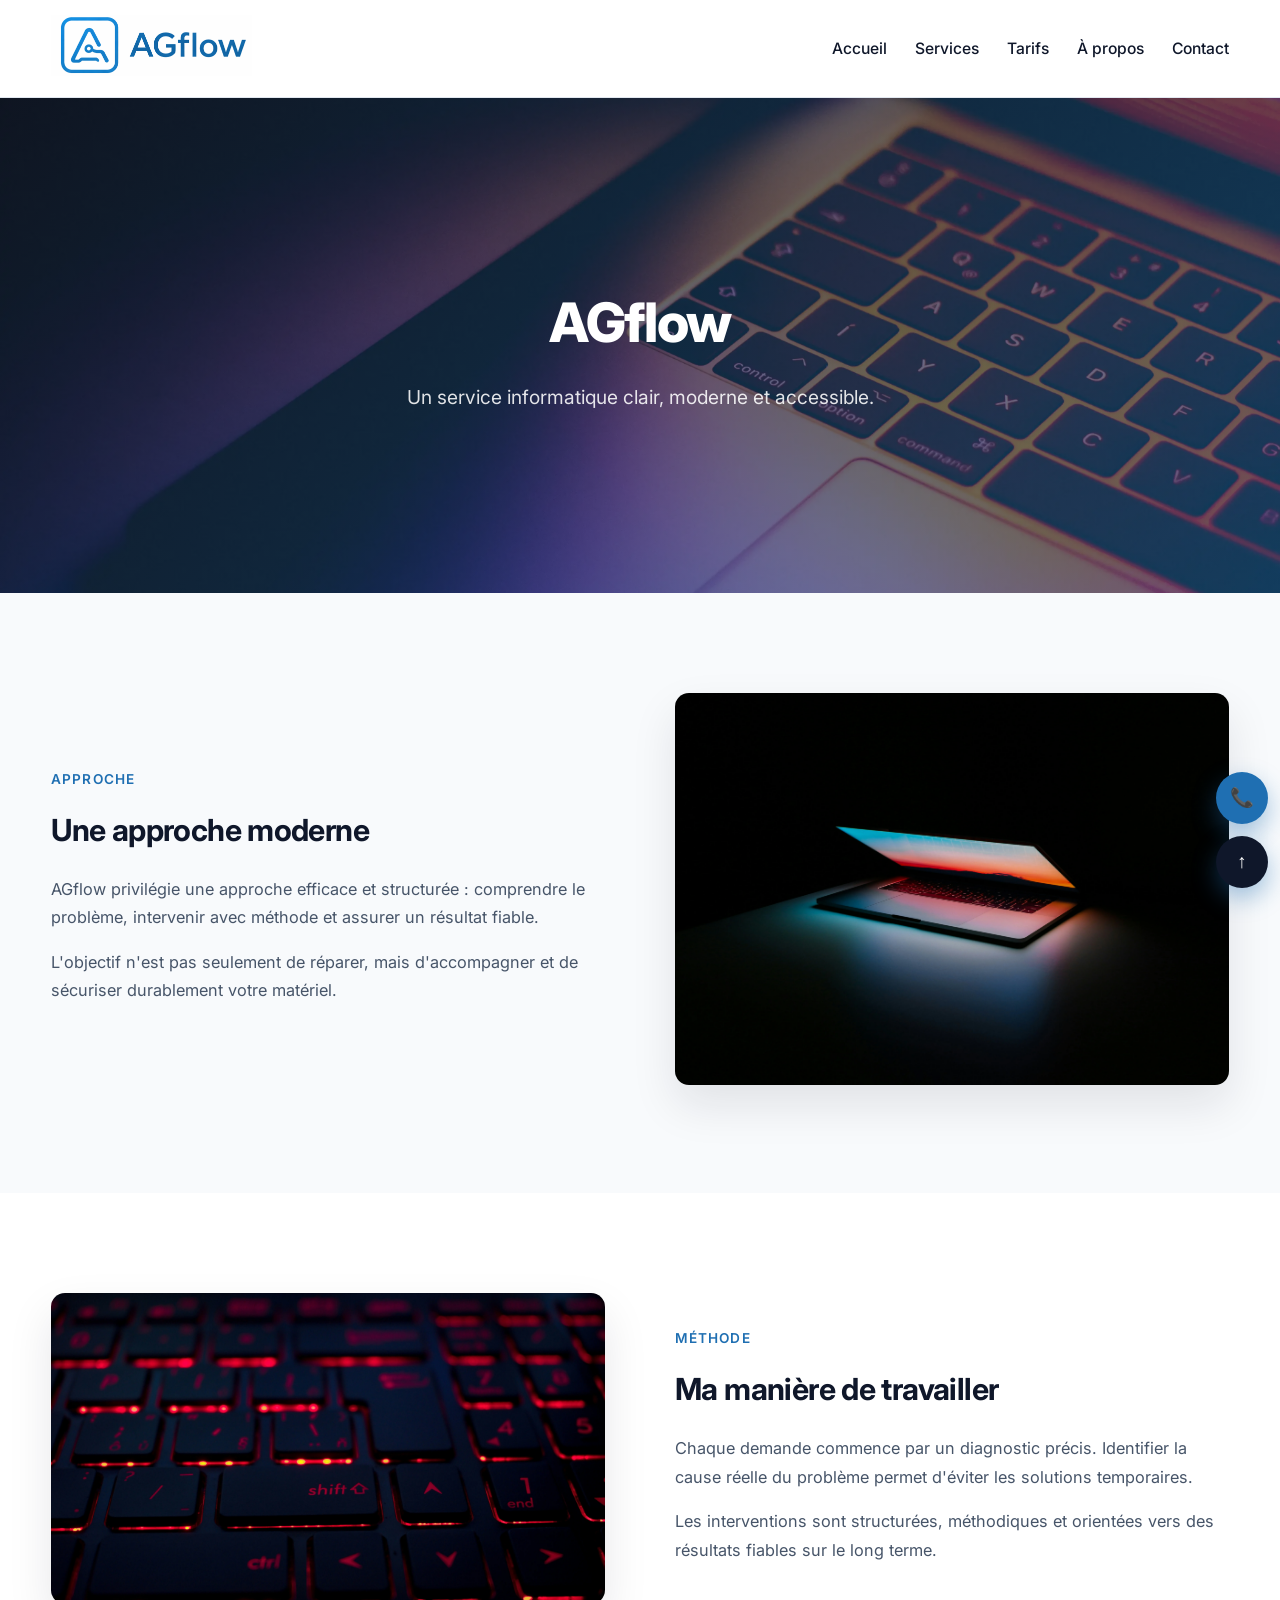
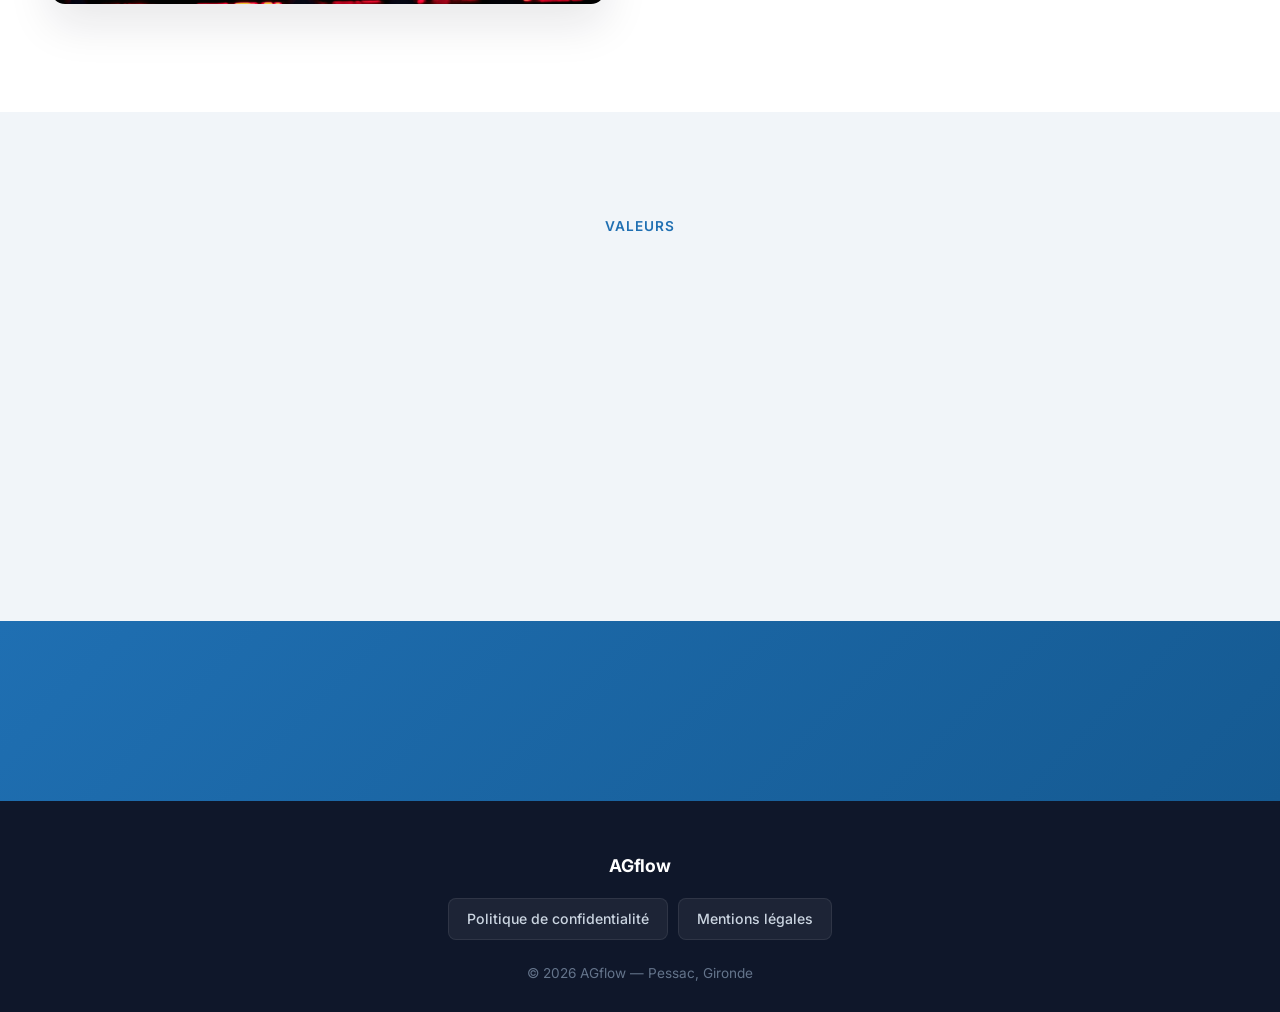
==== commit 5a13e561: "Update referencement" ====
--- a/a-propos.html
+++ b/a-propos.html
@@ -12,8 +12,10 @@
     <meta property="og:title" content="À propos - AGflow">
     <meta property="og:description" content="Un service informatique clair, moderne et accessible à Pessac.">
     <meta property="og:image" content="images/logo.png">
+    <meta property="og:url" content="https://agflow.fr/a-propos.html">
     <meta property="og:locale" content="fr_FR">
 
+    <link rel="canonical" href="https://agflow.fr/a-propos.html">
     <link rel="preconnect" href="https://fonts.googleapis.com">
     <link rel="preconnect" href="https://fonts.gstatic.com" crossorigin>
     <link href="https://fonts.googleapis.com/css2?family=Inter:wght@400;500;600;700;800&display=swap" rel="stylesheet">
@@ -69,7 +71,7 @@
                 </p>
             </div>
             <div class="about-image reveal-right">
-                <img src="images/portable2.png" alt="Ordinateur portable moderne sur un bureau">
+                <img src="images/portable2.webp" alt="Ordinateur portable moderne sur un bureau">
             </div>
         </div>
     </div>
@@ -92,7 +94,7 @@
                 </p>
             </div>
             <div class="about-image reveal-left">
-                <img src="images/clavier.png" alt="Clavier d'ordinateur rétroéclairé">
+                <img src="images/clavier.webp" alt="Clavier d'ordinateur rétroéclairé">
             </div>
         </div>
     </div>
@@ -127,11 +129,11 @@
 
 <section class="about-cta">
     <div class="container">
-        <div class="about-text reveal-up" style="text-align:center; max-width:780px; margin:auto;">
-            <p>
-                AGflow est un projet indépendant porté par un technicien passionné,
-                formé aux dernières technologies et engagé dans une amélioration constante
-                de ses compétences.
+        <div class="reveal-up" style="text-align:center; max-width:780px; margin:0 auto;">
+            <p style="font-size:1.15rem; color:#fff; margin-bottom:24px;">
+                Je m'appelle Hugo, j'ai 20 ans et je vis à Pessac.
+                En alternance dans le domaine informatique, j'ai créé AGflow pour proposer
+                un service de proximité, sérieux et accessible aux particuliers de la région.
             </p>
             <a href="contact.html" class="btn">Me contacter</a>
         </div>
--- a/css/style.css
+++ b/css/style.css
@@ -168,7 +168,7 @@
 /* ===================================== */
 
 .hero-home {
-    background: linear-gradient(135deg, rgba(15, 23, 42, 0.7), rgba(21, 90, 146, 0.65)), url("../images/bureau.png") center/cover no-repeat;
+    background: linear-gradient(135deg, rgba(15, 23, 42, 0.7), rgba(21, 90, 146, 0.65)), url("../images/bureau.webp") center/cover no-repeat;
     min-height: 78vh;
     display: flex;
     align-items: center;
@@ -800,7 +800,7 @@
     position: relative;
     height: 55vh;
     min-height: 380px;
-    background: linear-gradient(135deg, rgba(15, 23, 42, 0.7), rgba(21, 90, 146, 0.6)), url("../images/portable.png") center/cover no-repeat;
+    background: linear-gradient(135deg, rgba(15, 23, 42, 0.7), rgba(21, 90, 146, 0.6)), url("../images/portable.webp") center/cover no-repeat;
     display: flex;
     align-items: center;
     justify-content: center;
@@ -945,7 +945,7 @@
 
 .contact-hours {
     padding: 100px 0;
-    background: linear-gradient(135deg, rgba(15, 23, 42, 0.7), rgba(21, 90, 146, 0.65)), url("../images/contact2.png") center/cover no-repeat;
+    background: linear-gradient(135deg, rgba(15, 23, 42, 0.7), rgba(21, 90, 146, 0.65)), url("../images/contact2.webp") center/cover no-repeat;
     position: relative;
     color: white;
 }
@@ -1130,6 +1130,13 @@
     padding: 90px 0;
     position: relative;
     overflow: hidden;
+    display: flex;
+    align-items: center;
+    justify-content: center;
+}
+
+.about-cta .container {
+    width: 100%;
 }
 
 .about-cta p,
